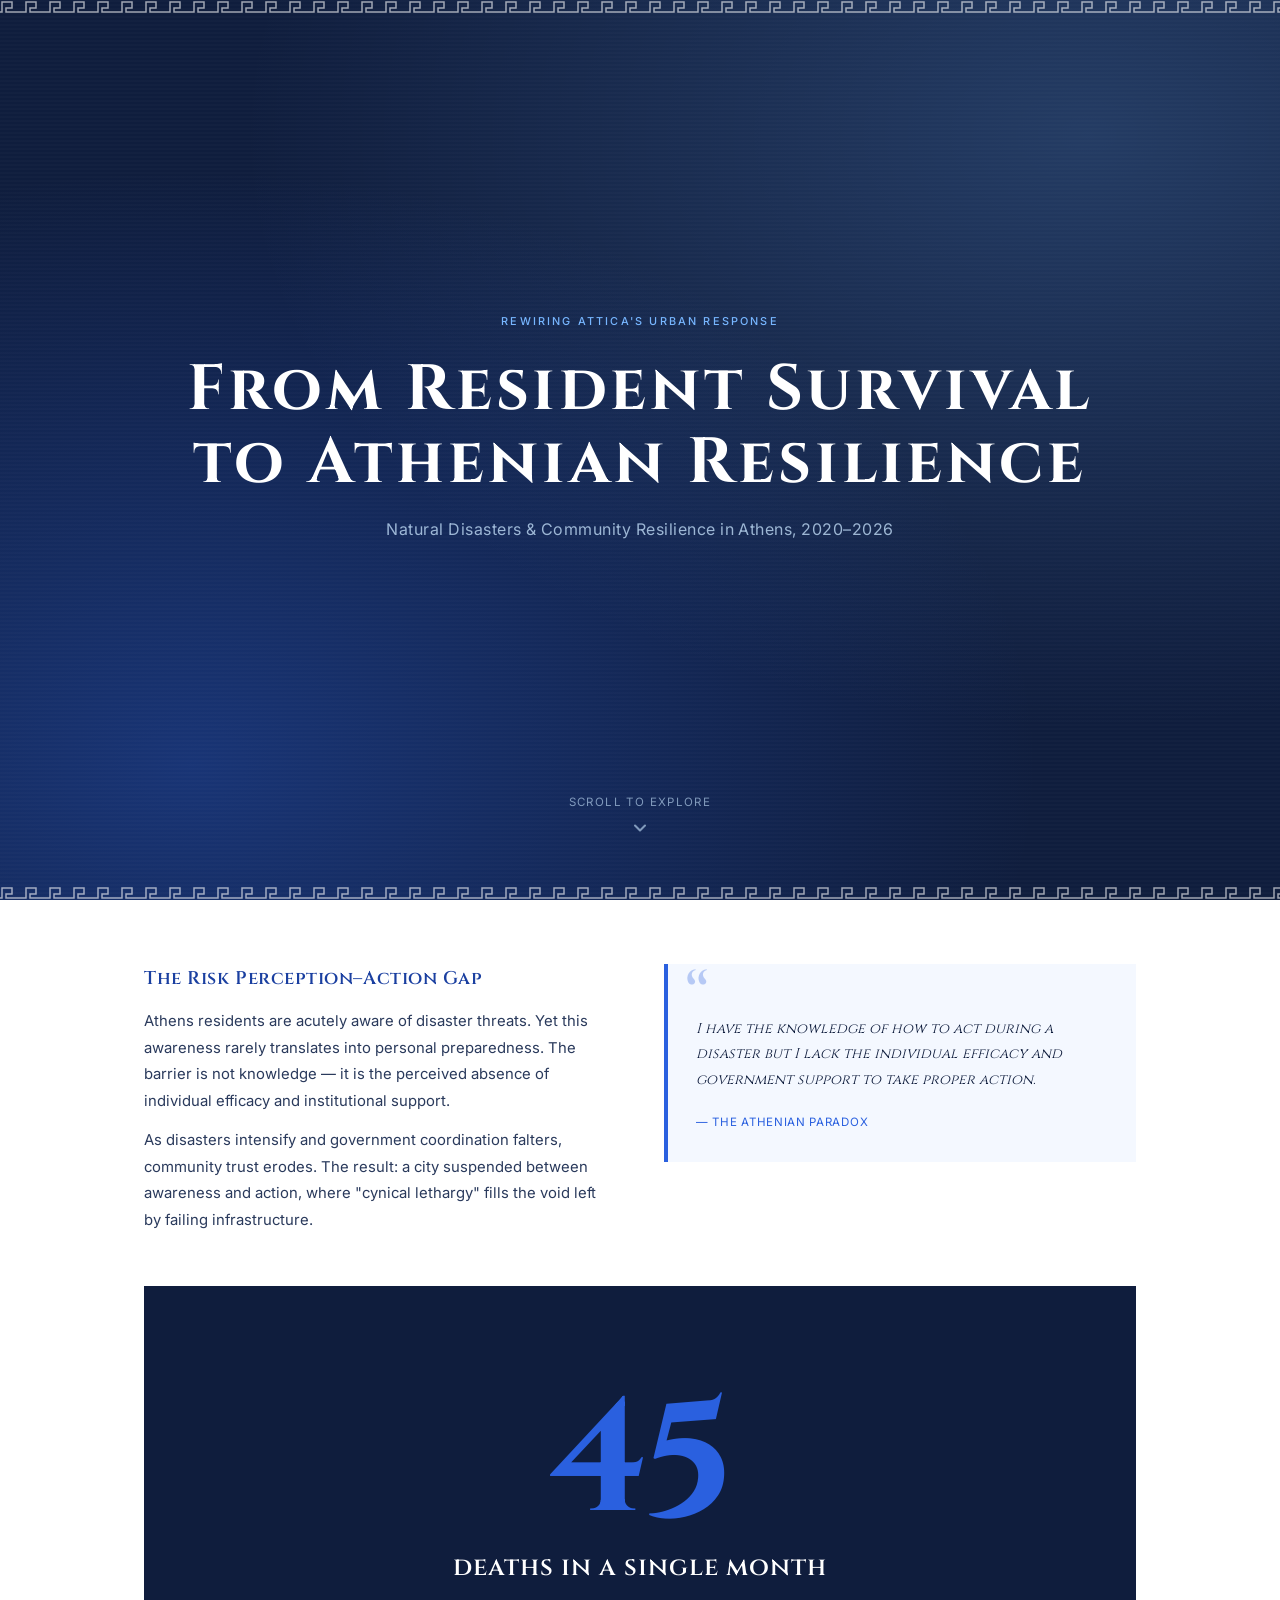
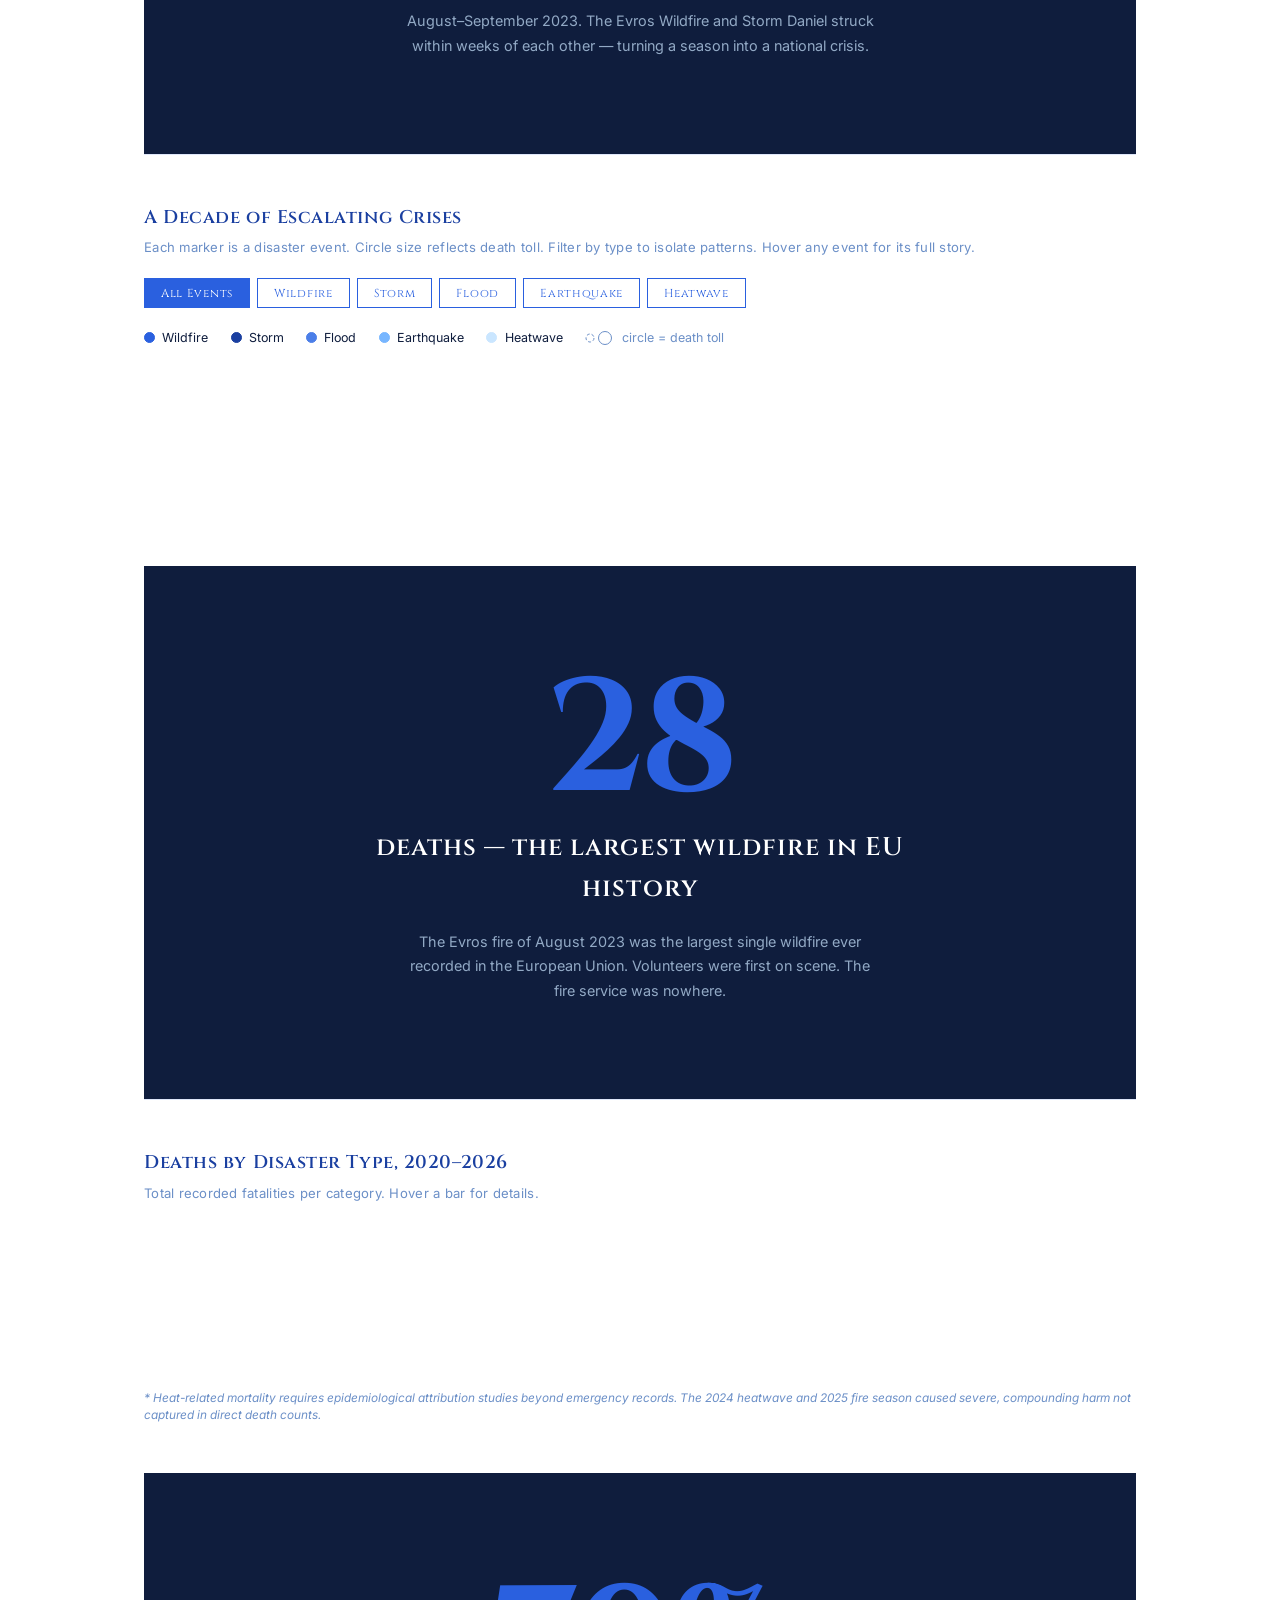
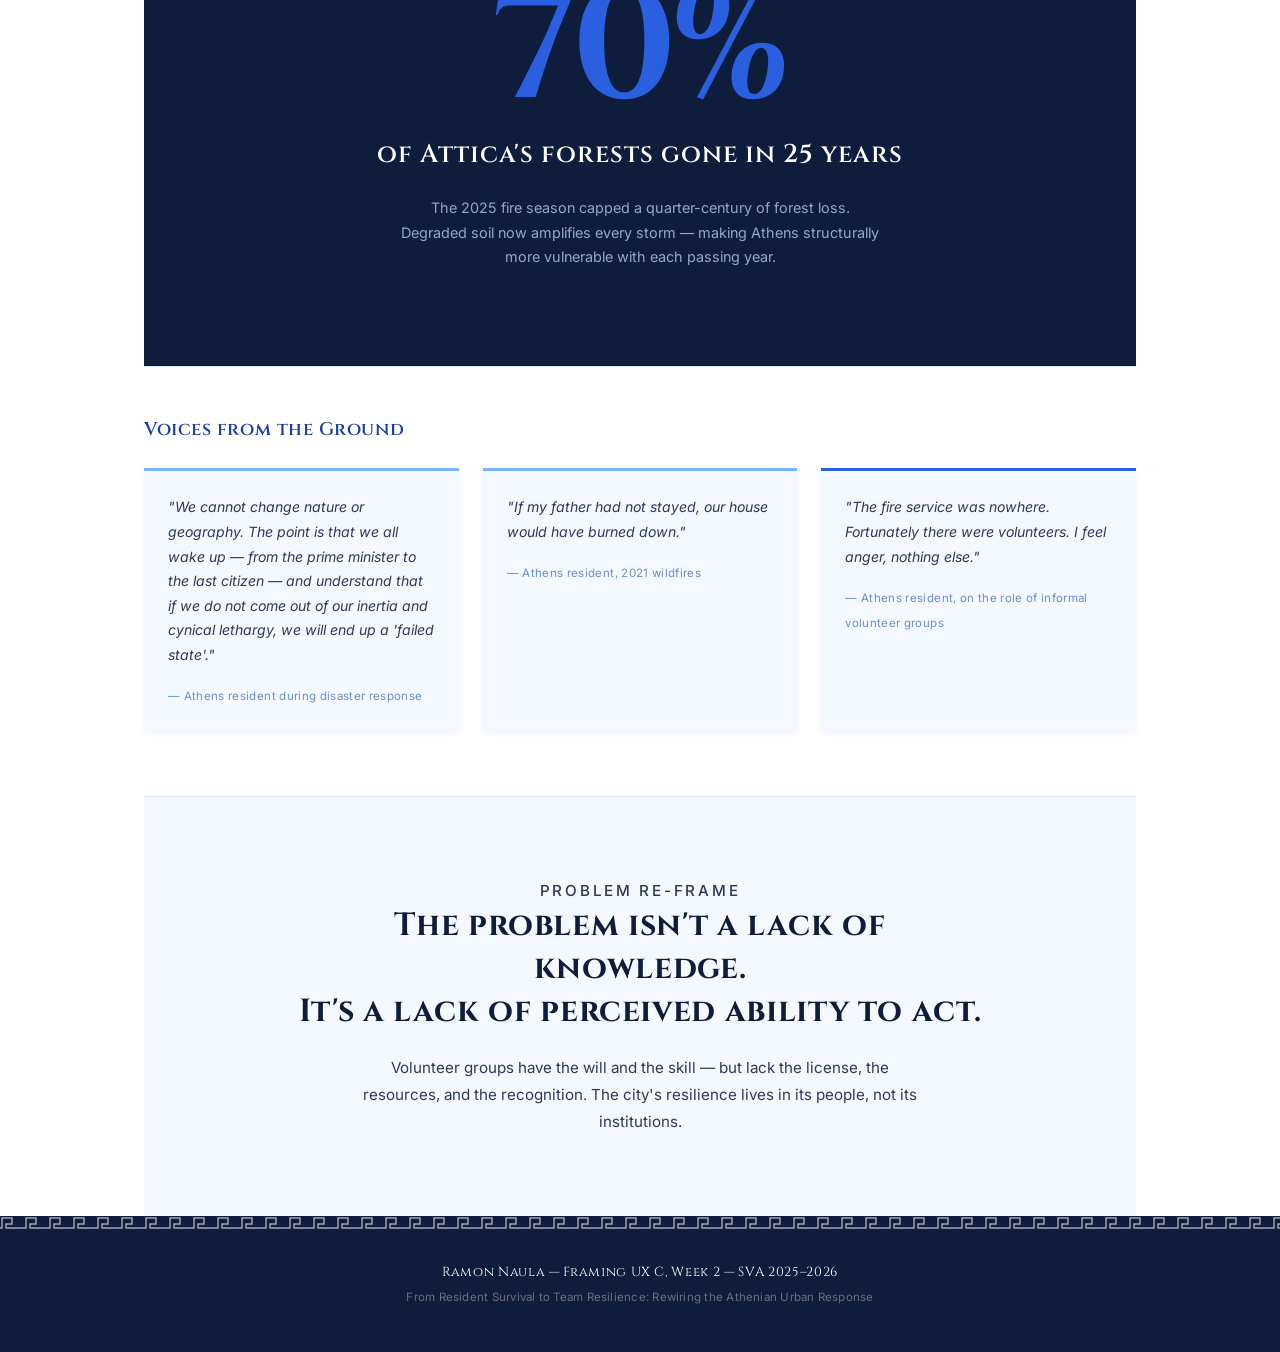
==== index.html @ a88ad368 "user flow and experience" ====
<!DOCTYPE html>
<html lang="en">
<head>
  <meta charset="UTF-8" />
  <meta name="viewport" content="width=device-width, initial-scale=1.0"/>
  <title>The Fracture Line — Athens Crisis &amp; Resilience</title>
  <link rel="preconnect" href="https://fonts.googleapis.com">
  <link rel="preconnect" href="https://fonts.gstatic.com" crossorigin>
  <link href="https://fonts.googleapis.com/css2?family=Cinzel:wght@400;600;700&family=Inter:ital,wght@0,400;0,500;1,400&display=swap" rel="stylesheet">
  <link rel="stylesheet" href="style.css" />
  <script src="https://d3js.org/d3.v7.min.js"></script>
</head>
<body>

  <!-- Scroll progress bar -->
  <div id="scroll-progress" aria-hidden="true"></div>

  <!-- Global tooltip -->
  <div id="tooltip" aria-hidden="true"></div>

  <!-- ======================================================
       HERO — full viewport
       ====================================================== -->
  <section class="hero" id="hero">
    <div class="meander-bar"></div>
    <div class="hero-inner">
      <p class="eyebrow">Rewiring Attica's Urban Response</p>
      <h1 class="page-title">From Resident Survival<br>to Athenian Resilience</h1>
      <p class="page-subtitle">Natural Disasters &amp; Community Resilience in Athens, 2020–2026</p>
    </div>
    <div class="scroll-cue" aria-hidden="true">
      <span>Scroll to explore</span>
      <svg width="20" height="20" viewBox="0 0 24 24" fill="none">
        <path d="M6 9l6 6 6-6" stroke="currentColor" stroke-width="2.5"
              stroke-linecap="round" stroke-linejoin="round"/>
      </svg>
    </div>
    <div class="meander-bar"></div>
  </section>

  <!-- ======================================================
       MAIN NARRATIVE FLOW
       ====================================================== -->
  <main>

    <!-- CONTEXT -------------------------------------------- -->
    <section class="context-section">
      <div class="context-grid">

        <div class="context-text reveal">
          <h2>The Risk Perception–Action Gap</h2>
          <p>Athens residents are acutely aware of disaster threats. Yet this awareness rarely translates into personal preparedness. The barrier is not knowledge — it is the perceived absence of individual efficacy and institutional support.</p>
          <p>As disasters intensify and government coordination falters, community trust erodes. The result: a city suspended between awareness and action, where "cynical lethargy" fills the void left by failing infrastructure.</p>
        </div>

        <blockquote class="paradox-quote reveal" style="transition-delay:0.15s">
          <p>I have the knowledge of how to act during a disaster but I lack the individual efficacy and government support to take proper action.</p>
          <cite>— The Athenian Paradox</cite>
        </blockquote>

      </div>
    </section>

    <!-- STAT CALLOUT 1 ------------------------------------- -->
    <section class="stat-callout">
      <div class="stat-inner reveal">
        <div class="stat-number">45</div>
        <div class="stat-label">deaths in a single month</div>
        <div class="stat-context">August–September 2023. The Evros Wildfire and Storm Daniel struck within weeks of each other — turning a season into a national crisis.</div>
      </div>
    </section>

    <!-- TIMELINE CHART ------------------------------------- -->
    <section class="chart-section" id="section-timeline">
      <div class="section-header reveal">
        <h2>A Decade of Escalating Crises</h2>
        <p class="chart-desc">Each marker is a disaster event. Circle size reflects death toll. Filter by type to isolate patterns. Hover any event for its full story.</p>
      </div>

      <div class="filter-tabs reveal" style="transition-delay:0.1s"
           role="group" aria-label="Filter by disaster type">
        <button class="tab active" data-filter="all">All Events</button>
        <button class="tab" data-filter="Wildfire">Wildfire</button>
        <button class="tab" data-filter="Storm">Storm</button>
        <button class="tab" data-filter="Flood">Flood</button>
        <button class="tab" data-filter="Earthquake">Earthquake</button>
        <button class="tab" data-filter="Heatwave">Heatwave</button>
      </div>

      <div class="legend reveal" id="timeline-legend" style="transition-delay:0.2s"></div>

      <div class="chart-wrapper reveal" style="transition-delay:0.25s">
        <svg id="timeline-chart"></svg>
      </div>
    </section>

    <!-- STAT CALLOUT 2 ------------------------------------- -->
    <section class="stat-callout">
      <div class="stat-inner reveal">
        <div class="stat-number">28</div>
        <div class="stat-label">deaths — the largest wildfire in EU history</div>
        <div class="stat-context">The Evros fire of August 2023 was the largest single wildfire ever recorded in the European Union. Volunteers were first on scene. The fire service was nowhere.</div>
      </div>
    </section>

    <!-- BAR CHART ------------------------------------------ -->
    <section class="chart-section">
      <div class="section-header reveal">
        <h2>Deaths by Disaster Type, 2020–2026</h2>
        <p class="chart-desc">Total recorded fatalities per category. Hover a bar for details.</p>
      </div>
      <div class="chart-wrapper reveal" style="transition-delay:0.1s">
        <svg id="bar-chart"></svg>
      </div>
      <p class="chart-footnote reveal" style="transition-delay:0.2s">
        * Heat-related mortality requires epidemiological attribution studies beyond emergency records. The 2024 heatwave and 2025 fire season caused severe, compounding harm not captured in direct death counts.
      </p>
    </section>

    <!-- STAT CALLOUT 3 ------------------------------------- -->
    <section class="stat-callout">
      <div class="stat-inner reveal">
        <div class="stat-number">70%</div>
        <div class="stat-label">of Attica's forests gone in 25 years</div>
        <div class="stat-context">The 2025 fire season capped a quarter-century of forest loss. Degraded soil now amplifies every storm — making Athens structurally more vulnerable with each passing year.</div>
      </div>
    </section>

    <!-- VOICES -------------------------------------------- -->
    <section class="voices-section">
      <h2 class="reveal">Voices from the Ground</h2>
      <div class="quotes-grid">

        <div class="quote-card reveal">
          <p>"We cannot change nature or geography. The point is that we all wake up — from the prime minister to the last citizen — and understand that if we do not come out of our inertia and cynical lethargy, we will end up a 'failed state'."</p>
          <cite>— Athens resident during disaster response</cite>
        </div>

        <div class="quote-card reveal" style="transition-delay:0.12s">
          <p>"If my father had not stayed, our house would have burned down."</p>
          <cite>— Athens resident, 2021 wildfires</cite>
        </div>

        <div class="quote-card accent reveal" style="transition-delay:0.24s">
          <p>"The fire service was nowhere. Fortunately there were volunteers. I feel anger, nothing else."</p>
          <cite>— Athens resident, on the role of informal volunteer groups</cite>
        </div>

      </div>
    </section>

    <!-- CLOSING REFRAME ------------------------------------ -->
    <section class="reframe-section">
      <div class="reframe-inner reveal">
        <p class="reframe-label">Problem Re-Frame</p>
        <h2>The problem isn't a lack of knowledge.<br>It's a lack of perceived ability to act.</h2>
        <p>Volunteer groups have the will and the skill — but lack the license, the resources, and the recognition. The city's resilience lives in its people, not its institutions.</p>
      </div>
    </section>

  </main>

  <!-- ======================================================
       FOOTER
       ====================================================== -->
  <footer>
    <div class="meander-bar"></div>
    <div class="footer-inner">
      <p>Ramon Naula &mdash; Framing UX C, Week 2 &mdash; SVA 2025–2026</p>
      <p class="footer-sub">From Resident Survival to Team Resilience: Rewiring the Athenian Urban Response</p>
    </div>
  </footer>

  <script src="main.js"></script>
</body>
</html>
---- style.css ----
/* ============================================================
   VARIABLES — Blue Monochromatic Palette
   ============================================================ */
:root {
  --cream:       #ffffff;
  --dark:        #0f1d3d;
  --terracotta:  #2a60df;
  --clay:        #1a3fa0;
  --gold:        #77b6ff;
  --muted:       #6b8fc7;
  --surface:     #f4f8ff;

  /* Disaster type palette — derived from the 3-color set */
  --col-wildfire:   #2a60df;
  --col-storm:      #1a3fa0;
  --col-flood:      #77b6ff;
  --col-earthquake: #4b7ee8;
  --col-heatwave:   #cae6ff;
}

/* ============================================================
   RESET & BASE
   ============================================================ */
*, *::before, *::after { box-sizing: border-box; margin: 0; padding: 0; }

body {
  font-family: 'Inter', system-ui, -apple-system, sans-serif;
  background: var(--cream);
  color: var(--dark);
  line-height: 1.6;
  font-size: 16px;
}

/* ============================================================
   MEANDER / GREEK KEY BORDER
   Repeating SVG path tiled horizontally
   ============================================================ */
.meander-bar {
  height: 14px;
  background-image: url("data:image/svg+xml,%3Csvg xmlns='http://www.w3.org/2000/svg' width='24' height='14'%3E%3Cpath d='M0,12 L2,12 L2,2 L12,2 L12,8 L6,8 L6,12 L24,12' fill='none' stroke='%23ffffff' stroke-width='1.5' stroke-linejoin='miter'/%3E%3C/svg%3E");
  background-repeat: repeat-x;
  background-size: 24px 14px;
  opacity: 0.6;
}

/* ============================================================
   PAGE HEADER
   ============================================================ */
body > header {
  background: var(--dark);
  color: var(--cream);
}

.header-inner {
  text-align: center;
  padding: 3rem 2rem 2.5rem;
}

.eyebrow {
  font-size: 0.68rem;
  font-weight: 500;
  letter-spacing: 0.2em;
  text-transform: uppercase;
  color: var(--gold);
  margin-bottom: 1.25rem;
}

.page-title {
  font-family: 'Cinzel', serif;
  font-size: clamp(2.2rem, 5vw, 3.8rem);
  font-weight: 700;
  letter-spacing: 0.07em;
  line-height: 1.1;
  color: var(--cream);
  margin-bottom: 0.75rem;
}

.page-subtitle {
  font-size: 0.95rem;
  color: rgba(245, 237, 214, 0.65);
  letter-spacing: 0.03em;
}

/* ============================================================
   MAIN LAYOUT
   ============================================================ */
main {
  max-width: 1040px;
  margin: 0 auto;
  padding: 0 1.5rem;
}

/* ============================================================
   CONTEXT / INTRO SECTION
   ============================================================ */
.context-section {
  padding: 4rem 0 2.5rem;
}

.context-grid {
  display: grid;
  grid-template-columns: 1fr 1fr;
  gap: 3rem;
  align-items: start;
}

@media (max-width: 680px) {
  .context-grid { grid-template-columns: 1fr; gap: 2rem; }
}

.context-text h2 {
  font-family: 'Cinzel', serif;
  font-size: 1.15rem;
  color: var(--clay);
  margin-bottom: 0.9rem;
  font-weight: 600;
  letter-spacing: 0.03em;
}

.context-text p {
  color: #2a3a5c;
  margin-bottom: 0.75rem;
  font-size: 0.93rem;
  line-height: 1.8;
}

.paradox-quote {
  background: var(--surface);
  color: var(--dark);
  padding: 2rem 1.75rem 1.75rem;
  border-left: 4px solid var(--terracotta);
  position: relative;
}

.paradox-quote::before {
  content: '\201C';
  font-family: 'Cinzel', serif;
  font-size: 5rem;
  color: var(--terracotta);
  line-height: 1;
  position: absolute;
  top: 0.25rem;
  left: 1rem;
  opacity: 0.3;
  pointer-events: none;
}

.paradox-quote p {
  font-family: 'Cinzel', serif;
  font-size: 0.88rem;
  line-height: 1.8;
  margin-bottom: 1rem;
  padding-top: 1.25rem;
  font-style: italic;
  color: var(--dark);
}

.paradox-quote cite {
  font-size: 0.72rem;
  color: var(--terracotta);
  letter-spacing: 0.06em;
  font-style: normal;
  text-transform: uppercase;
}

/* ============================================================
   CHART SECTIONS
   ============================================================ */
.chart-section {
  padding: 3rem 0;
  border-top: 1px solid rgba(42, 96, 223, 0.15);
}

.section-header {
  margin-bottom: 1.25rem;
}

.section-header h2 {
  font-family: 'Cinzel', serif;
  font-size: 1.15rem;
  color: var(--clay);
  font-weight: 600;
  letter-spacing: 0.03em;
  margin-bottom: 0.3rem;
}

.chart-desc {
  font-size: 0.82rem;
  color: var(--muted);
  letter-spacing: 0.02em;
}

.chart-wrapper {
  width: 100%;
  overflow-x: auto;
  -webkit-overflow-scrolling: touch;
}

.chart-wrapper svg {
  display: block;
  overflow: visible;
}

.chart-footnote {
  font-size: 0.74rem;
  color: var(--muted);
  margin-top: 1rem;
  font-style: italic;
  line-height: 1.5;
}

/* ============================================================
   LEGEND
   ============================================================ */
.legend {
  display: flex;
  flex-wrap: wrap;
  gap: 0.6rem 1.4rem;
  margin-bottom: 1.25rem;
}

.legend-item {
  display: flex;
  align-items: center;
  gap: 0.45rem;
  font-size: 0.78rem;
  color: var(--dark);
}

.legend-dot {
  width: 11px;
  height: 11px;
  border-radius: 50%;
  flex-shrink: 0;
}

/* ============================================================
   TOOLTIP
   ============================================================ */
#tooltip {
  position: fixed;
  background: var(--dark);
  color: #ffffff;
  padding: 0.8rem 1rem;
  font-size: 0.8rem;
  line-height: 1.55;
  max-width: 270px;
  border-left: 3px solid var(--terracotta);
  pointer-events: none;
  opacity: 0;
  transition: opacity 0.12s ease;
  z-index: 1000;
  box-shadow: 0 4px 20px rgba(15, 29, 61, 0.25);
}

#tooltip.visible { opacity: 1; }

.tt-title {
  font-family: 'Cinzel', serif;
  font-size: 0.88rem;
  font-weight: 600;
  color: #ffffff;
  margin-bottom: 0.15rem;
}

.tt-meta {
  font-size: 0.72rem;
  color: var(--gold);
  letter-spacing: 0.04em;
  margin-bottom: 0.5rem;
  text-transform: uppercase;
}

.tt-desc {
  color: rgba(202, 230, 255, 0.85);
  font-size: 0.78rem;
  margin-bottom: 0.5rem;
}

.tt-deaths {
  font-weight: 600;
  font-size: 0.8rem;
  color: #77b6ff;
}

.tt-deaths.no-count {
  color: #cae6ff;
}

/* ============================================================
   VOICES / QUOTES SECTION
   ============================================================ */
.voices-section {
  padding: 3rem 0 4rem;
  border-top: 1px solid rgba(42, 96, 223, 0.15);
}

.voices-section > h2 {
  font-family: 'Cinzel', serif;
  font-size: 1.15rem;
  color: var(--clay);
  margin-bottom: 1.5rem;
  font-weight: 600;
  letter-spacing: 0.03em;
}

.quotes-grid {
  display: grid;
  grid-template-columns: repeat(auto-fit, minmax(260px, 1fr));
  gap: 1.5rem;
}

.quote-card {
  background: var(--surface);
  border-top: 3px solid var(--gold);
  padding: 1.5rem;
  box-shadow: 0 1px 6px rgba(42, 96, 223, 0.08);
  transition: transform 0.2s ease, box-shadow 0.2s ease;
}

.quote-card:hover {
  transform: translateY(-2px);
  box-shadow: 0 4px 16px rgba(42, 96, 223, 0.15);
}

.quote-card.accent {
  border-top-color: var(--terracotta);
}

.quote-card p {
  font-size: 0.88rem;
  font-style: italic;
  color: #2a3a5c;
  line-height: 1.75;
  margin-bottom: 0.9rem;
}

.quote-card cite {
  font-size: 0.72rem;
  color: var(--muted);
  font-style: normal;
  letter-spacing: 0.03em;
}

/* ============================================================
   FOOTER
   ============================================================ */
body > footer {
  background: var(--dark);
  color: var(--cream);
  text-align: center;
}

.footer-inner {
  padding: 2rem 2rem 2.5rem;
}

.footer-inner p {
  font-family: 'Cinzel', serif;
  font-size: 0.82rem;
  letter-spacing: 0.05em;
  color: var(--cream);
  margin-bottom: 0.35rem;
}

.footer-sub {
  font-family: 'Inter', sans-serif !important;
  font-size: 0.72rem !important;
  color: rgba(245, 237, 214, 0.4) !important;
  letter-spacing: 0.02em !important;
}

/* ============================================================
   D3 AXIS & GRID
   ============================================================ */
.axis text {
  font-family: 'Inter', sans-serif;
  font-size: 11px;
  fill: var(--muted);
}

.axis path,
.axis line {
  stroke: rgba(42, 96, 223, 0.15);
}

.axis .domain { display: none; }

.grid line {
  stroke: rgba(42, 96, 223, 0.07);
  stroke-dasharray: 3 3;
}

.grid .domain { display: none; }

/* ============================================================
   SCROLL PROGRESS BAR
   ============================================================ */
#scroll-progress {
  position: fixed;
  top: 0;
  left: 0;
  height: 3px;
  width: 0%;
  background: var(--terracotta);
  z-index: 9999;
  transition: width 0.08s linear;
}

/* ============================================================
   SCROLL REVEAL
   Elements start hidden and animate in when they enter viewport
   ============================================================ */
.reveal {
  opacity: 0;
  transform: translateY(28px);
  transition: opacity 0.65s ease, transform 0.65s ease;
}

.reveal.revealed {
  opacity: 1;
  transform: translateY(0);
}

/* ============================================================
   HERO SECTION
   ============================================================ */
.hero {
  min-height: 100vh;
  display: flex;
  flex-direction: column;
  justify-content: space-between;
  background:
    radial-gradient(ellipse at 15% 85%, rgba(42, 96, 223, 0.35) 0%, transparent 55%),
    radial-gradient(ellipse at 85% 15%, rgba(119, 182, 255, 0.2) 0%, transparent 55%),
    var(--dark);
  color: #ffffff;
  position: relative;
  overflow: hidden;
}

/* Subtle animated noise overlay */
.hero::before {
  content: '';
  position: absolute;
  inset: 0;
  background-image:
    repeating-linear-gradient(
      0deg,
      transparent,
      transparent 2px,
      rgba(255,255,255,0.015) 2px,
      rgba(255,255,255,0.015) 4px
    );
  pointer-events: none;
}

.hero-inner {
  flex: 1;
  display: flex;
  flex-direction: column;
  justify-content: center;
  align-items: center;
  text-align: center;
  padding: 6rem 2rem 3rem;
  animation: heroEnter 1s ease 0.2s both;
}

@keyframes heroEnter {
  from { opacity: 0; transform: translateY(24px); }
  to   { opacity: 1; transform: translateY(0); }
}

.hero .eyebrow {
  color: var(--gold);
  margin-bottom: 1.5rem;
  animation: heroEnter 1s ease 0.3s both;
}

.hero .page-title {
  font-family: 'Cinzel', serif;
  font-size: clamp(2rem, 5.5vw, 4rem);
  font-weight: 700;
  letter-spacing: 0.06em;
  line-height: 1.15;
  color: #ffffff;
  margin-bottom: 1rem;
  animation: heroEnter 1s ease 0.45s both;
}

.hero .page-subtitle {
  font-size: 1rem;
  color: rgba(202, 230, 255, 0.75);
  letter-spacing: 0.03em;
  line-height: 1.6;
  animation: heroEnter 1s ease 0.6s both;
}

.scroll-cue {
  display: flex;
  flex-direction: column;
  align-items: center;
  gap: 0.4rem;
  padding-bottom: 3rem;
  color: rgba(202, 230, 255, 0.6);
  font-size: 0.72rem;
  letter-spacing: 0.12em;
  text-transform: uppercase;
  animation: heroEnter 1s ease 1s both;
}

.scroll-cue svg {
  animation: scrollBounce 2s ease-in-out infinite;
}

@keyframes scrollBounce {
  0%, 100% { transform: translateY(0); }
  50%       { transform: translateY(6px); }
}

/* ============================================================
   STAT CALLOUT SECTIONS
   Full-width dark panels with a single dominant number
   ============================================================ */
.stat-callout {
  background: var(--dark);
  color: #ffffff;
  padding: 6rem 2rem;
  text-align: center;
}

.stat-inner {
  max-width: 640px;
  margin: 0 auto;
}

.stat-number {
  font-family: 'Cinzel', serif;
  font-size: clamp(5rem, 18vw, 10rem);
  font-weight: 700;
  color: var(--terracotta);
  line-height: 1;
  margin-bottom: 0.4rem;
  letter-spacing: -0.02em;
}

.stat-label {
  font-family: 'Cinzel', serif;
  font-size: clamp(1rem, 3vw, 1.6rem);
  font-weight: 600;
  color: #ffffff;
  letter-spacing: 0.04em;
  margin-bottom: 1.25rem;
}

.stat-context {
  font-size: 0.9rem;
  color: rgba(202, 230, 255, 0.7);
  line-height: 1.7;
  max-width: 480px;
  margin: 0 auto;
}

/* ============================================================
   FILTER TABS
   ============================================================ */
.filter-tabs {
  display: flex;
  flex-wrap: wrap;
  gap: 0.45rem;
  margin-bottom: 1.25rem;
}

.tab {
  padding: 0.38rem 1rem;
  font-family: 'Cinzel', serif;
  font-size: 0.72rem;
  letter-spacing: 0.06em;
  border: 1.5px solid var(--terracotta);
  background: transparent;
  color: var(--terracotta);
  cursor: pointer;
  transition: background 0.18s ease, color 0.18s ease;
  border-radius: 0;        /* flat, classical feel */
}

.tab:hover {
  background: rgba(42, 96, 223, 0.08);
}

.tab.active {
  background: var(--terracotta);
  color: #ffffff;
}

/* ============================================================
   CLOSING REFRAME SECTION
   ============================================================ */
.reframe-section {
  background: var(--surface);
  padding: 5rem 2rem;
  border-top: 1px solid rgba(42, 96, 223, 0.12);
}

.reframe-inner {
  max-width: 700px;
  margin: 0 auto;
  text-align: center;
}

.reframe-label {
  font-size: 0.7rem;
  font-weight: 500;
  letter-spacing: 0.18em;
  text-transform: uppercase;
  color: var(--terracotta);
  margin-bottom: 1.25rem;
}

.reframe-inner h2 {
  font-family: 'Cinzel', serif;
  font-size: clamp(1.3rem, 3vw, 2rem);
  font-weight: 700;
  color: var(--dark);
  line-height: 1.35;
  margin-bottom: 1.25rem;
  letter-spacing: 0.02em;
}

.reframe-inner p {
  font-size: 0.95rem;
  color: #2a3a5c;
  line-height: 1.8;
  max-width: 560px;
  margin: 0 auto;
}

/* ============================================================
   RESPONSIVE
   ============================================================ */
@media (max-width: 520px) {
  main { padding: 0 1rem; }
  .voices-section { padding-bottom: 2.5rem; }
  .stat-callout { padding: 4rem 1.5rem; }
  .filter-tabs { gap: 0.35rem; }
  .tab { font-size: 0.65rem; padding: 0.35rem 0.75rem; }
}
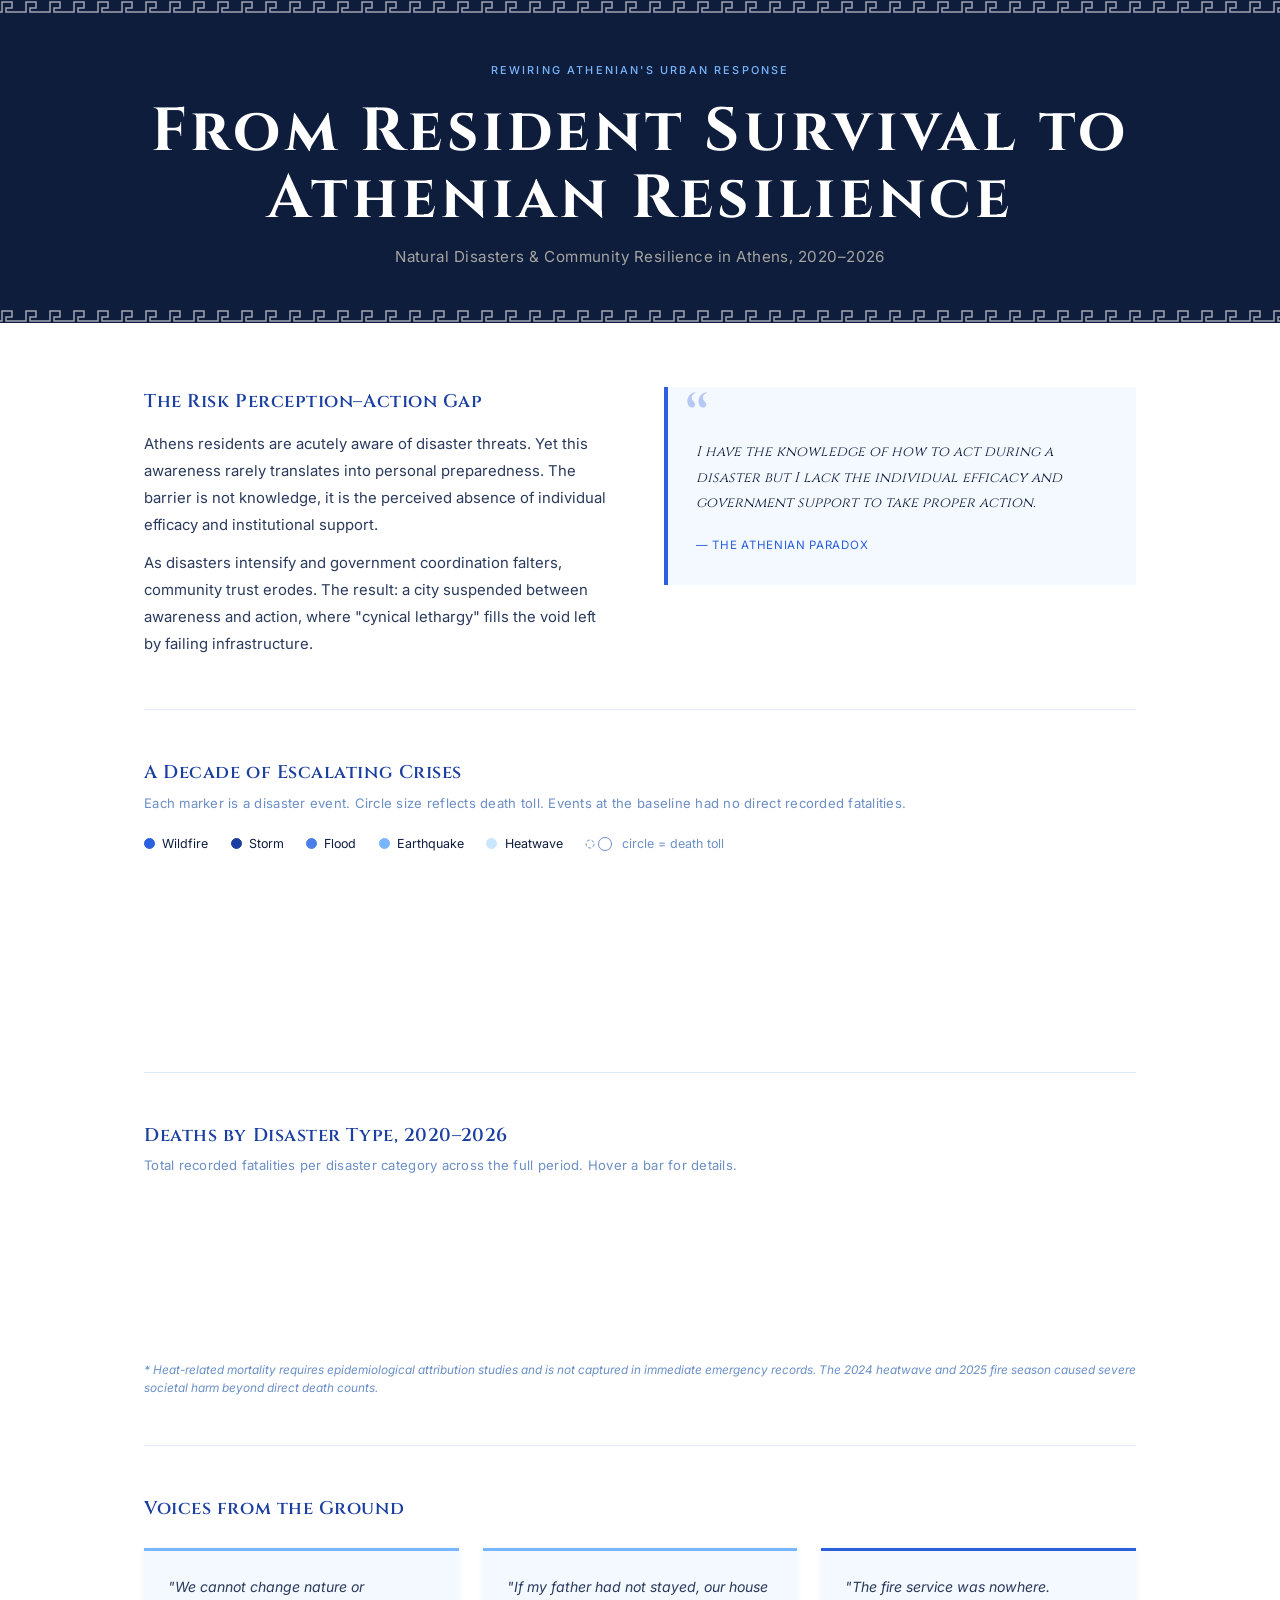
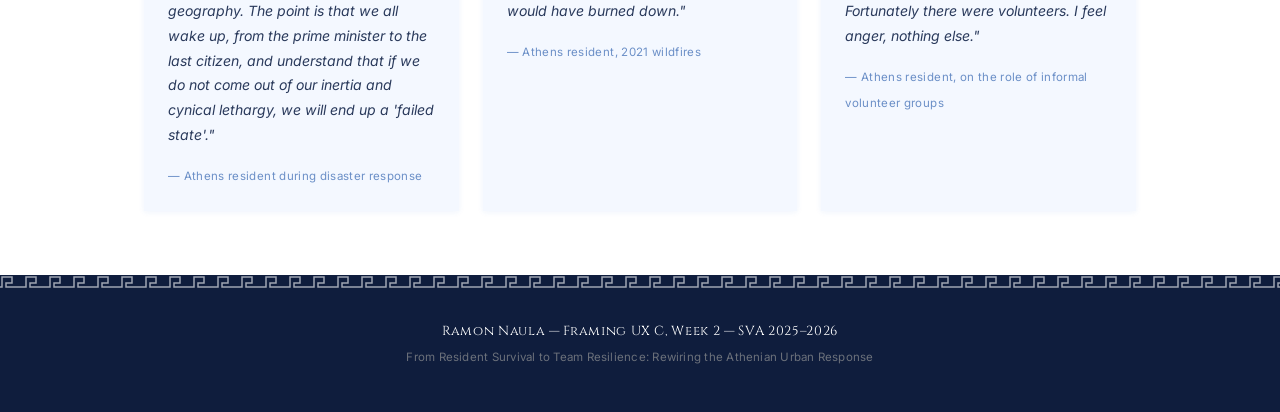
==== commit 16fc5de9: "fixed typo in html" ====
--- a/index.html
+++ b/index.html
@@ -12,48 +12,38 @@
 </head>
 <body>
 
-  <!-- Scroll progress bar -->
-  <div id="scroll-progress" aria-hidden="true"></div>
-
-  <!-- Global tooltip -->
+  <!-- Global tooltip (positioned by JS) -->
   <div id="tooltip" aria-hidden="true"></div>
 
   <!-- ======================================================
-       HERO — full viewport
+       PAGE HEADER
        ====================================================== -->
-  <section class="hero" id="hero">
+  <header>
     <div class="meander-bar"></div>
-    <div class="hero-inner">
-      <p class="eyebrow">Rewiring Attica's Urban Response</p>
-      <h1 class="page-title">From Resident Survival<br>to Athenian Resilience</h1>
+    <div class="header-inner">
+      <p class="eyebrow">Rewiring Athenian's Urban Response</p>
+      <h1 class="page-title">From Resident Survival to Athenian Resilience</h1>
       <p class="page-subtitle">Natural Disasters &amp; Community Resilience in Athens, 2020–2026</p>
     </div>
-    <div class="scroll-cue" aria-hidden="true">
-      <span>Scroll to explore</span>
-      <svg width="20" height="20" viewBox="0 0 24 24" fill="none">
-        <path d="M6 9l6 6 6-6" stroke="currentColor" stroke-width="2.5"
-              stroke-linecap="round" stroke-linejoin="round"/>
-      </svg>
-    </div>
     <div class="meander-bar"></div>
-  </section>
+  </header>
 
   <!-- ======================================================
-       MAIN NARRATIVE FLOW
+       MAIN CONTENT
        ====================================================== -->
   <main>
 
-    <!-- CONTEXT -------------------------------------------- -->
+    <!-- CONTEXT / INTRO ------------------------------------ -->
     <section class="context-section">
       <div class="context-grid">
 
-        <div class="context-text reveal">
+        <div class="context-text">
           <h2>The Risk Perception–Action Gap</h2>
-          <p>Athens residents are acutely aware of disaster threats. Yet this awareness rarely translates into personal preparedness. The barrier is not knowledge — it is the perceived absence of individual efficacy and institutional support.</p>
+          <p>Athens residents are acutely aware of disaster threats. Yet this awareness rarely translates into personal preparedness. The barrier is not knowledge, it is the perceived absence of individual efficacy and institutional support.</p>
           <p>As disasters intensify and government coordination falters, community trust erodes. The result: a city suspended between awareness and action, where "cynical lethargy" fills the void left by failing infrastructure.</p>
         </div>
 
-        <blockquote class="paradox-quote reveal" style="transition-delay:0.15s">
+        <blockquote class="paradox-quote">
           <p>I have the knowledge of how to act during a disaster but I lack the individual efficacy and government support to take proper action.</p>
           <cite>— The Athenian Paradox</cite>
         </blockquote>
@@ -61,100 +51,50 @@
       </div>
     </section>
 
-    <!-- STAT CALLOUT 1 ------------------------------------- -->
-    <section class="stat-callout">
-      <div class="stat-inner reveal">
-        <div class="stat-number">45</div>
-        <div class="stat-label">deaths in a single month</div>
-        <div class="stat-context">August–September 2023. The Evros Wildfire and Storm Daniel struck within weeks of each other — turning a season into a national crisis.</div>
+    <!-- TIMELINE CHART ------------------------------------- -->
+    <section class="chart-section">
+      <div class="section-header">
+        <h2>A Decade of Escalating Crises</h2>
+        <p class="chart-desc">Each marker is a disaster event. Circle size reflects death toll. Events at the baseline had no direct recorded fatalities.</p>
       </div>
-    </section>
-
-    <!-- TIMELINE CHART ------------------------------------- -->
-    <section class="chart-section" id="section-timeline">
-      <div class="section-header reveal">
-        <h2>A Decade of Escalating Crises</h2>
-        <p class="chart-desc">Each marker is a disaster event. Circle size reflects death toll. Filter by type to isolate patterns. Hover any event for its full story.</p>
-      </div>
-
-      <div class="filter-tabs reveal" style="transition-delay:0.1s"
-           role="group" aria-label="Filter by disaster type">
-        <button class="tab active" data-filter="all">All Events</button>
-        <button class="tab" data-filter="Wildfire">Wildfire</button>
-        <button class="tab" data-filter="Storm">Storm</button>
-        <button class="tab" data-filter="Flood">Flood</button>
-        <button class="tab" data-filter="Earthquake">Earthquake</button>
-        <button class="tab" data-filter="Heatwave">Heatwave</button>
-      </div>
-
-      <div class="legend reveal" id="timeline-legend" style="transition-delay:0.2s"></div>
-
-      <div class="chart-wrapper reveal" style="transition-delay:0.25s">
+      <div class="legend" id="timeline-legend"></div>
+      <div class="chart-wrapper">
         <svg id="timeline-chart"></svg>
-      </div>
-    </section>
-
-    <!-- STAT CALLOUT 2 ------------------------------------- -->
-    <section class="stat-callout">
-      <div class="stat-inner reveal">
-        <div class="stat-number">28</div>
-        <div class="stat-label">deaths — the largest wildfire in EU history</div>
-        <div class="stat-context">The Evros fire of August 2023 was the largest single wildfire ever recorded in the European Union. Volunteers were first on scene. The fire service was nowhere.</div>
       </div>
     </section>
 
     <!-- BAR CHART ------------------------------------------ -->
     <section class="chart-section">
-      <div class="section-header reveal">
+      <div class="section-header">
         <h2>Deaths by Disaster Type, 2020–2026</h2>
-        <p class="chart-desc">Total recorded fatalities per category. Hover a bar for details.</p>
+        <p class="chart-desc">Total recorded fatalities per disaster category across the full period. Hover a bar for details.</p>
       </div>
-      <div class="chart-wrapper reveal" style="transition-delay:0.1s">
+      <div class="chart-wrapper">
         <svg id="bar-chart"></svg>
       </div>
-      <p class="chart-footnote reveal" style="transition-delay:0.2s">
-        * Heat-related mortality requires epidemiological attribution studies beyond emergency records. The 2024 heatwave and 2025 fire season caused severe, compounding harm not captured in direct death counts.
-      </p>
+      <p class="chart-footnote">* Heat-related mortality requires epidemiological attribution studies and is not captured in immediate emergency records. The 2024 heatwave and 2025 fire season caused severe societal harm beyond direct death counts.</p>
     </section>
 
-    <!-- STAT CALLOUT 3 ------------------------------------- -->
-    <section class="stat-callout">
-      <div class="stat-inner reveal">
-        <div class="stat-number">70%</div>
-        <div class="stat-label">of Attica's forests gone in 25 years</div>
-        <div class="stat-context">The 2025 fire season capped a quarter-century of forest loss. Degraded soil now amplifies every storm — making Athens structurally more vulnerable with each passing year.</div>
-      </div>
-    </section>
-
-    <!-- VOICES -------------------------------------------- -->
+    <!-- VOICES FROM THE GROUND ----------------------------- -->
     <section class="voices-section">
-      <h2 class="reveal">Voices from the Ground</h2>
+      <h2>Voices from the Ground</h2>
       <div class="quotes-grid">
 
-        <div class="quote-card reveal">
-          <p>"We cannot change nature or geography. The point is that we all wake up — from the prime minister to the last citizen — and understand that if we do not come out of our inertia and cynical lethargy, we will end up a 'failed state'."</p>
+        <div class="quote-card">
+          <p>"We cannot change nature or geography. The point is that we all wake up, from the prime minister to the last citizen, and understand that if we do not come out of our inertia and cynical lethargy, we will end up a 'failed state'."</p>
           <cite>— Athens resident during disaster response</cite>
         </div>
 
-        <div class="quote-card reveal" style="transition-delay:0.12s">
+        <div class="quote-card">
           <p>"If my father had not stayed, our house would have burned down."</p>
           <cite>— Athens resident, 2021 wildfires</cite>
         </div>
 
-        <div class="quote-card accent reveal" style="transition-delay:0.24s">
+        <div class="quote-card accent">
           <p>"The fire service was nowhere. Fortunately there were volunteers. I feel anger, nothing else."</p>
           <cite>— Athens resident, on the role of informal volunteer groups</cite>
         </div>
 
-      </div>
-    </section>
-
-    <!-- CLOSING REFRAME ------------------------------------ -->
-    <section class="reframe-section">
-      <div class="reframe-inner reveal">
-        <p class="reframe-label">Problem Re-Frame</p>
-        <h2>The problem isn't a lack of knowledge.<br>It's a lack of perceived ability to act.</h2>
-        <p>Volunteer groups have the will and the skill — but lack the license, the resources, and the recognition. The city's resilience lives in its people, not its institutions.</p>
       </div>
     </section>
 
@@ -172,5 +112,6 @@
   </footer>
 
   <script src="main.js"></script>
+
 </body>
 </html>
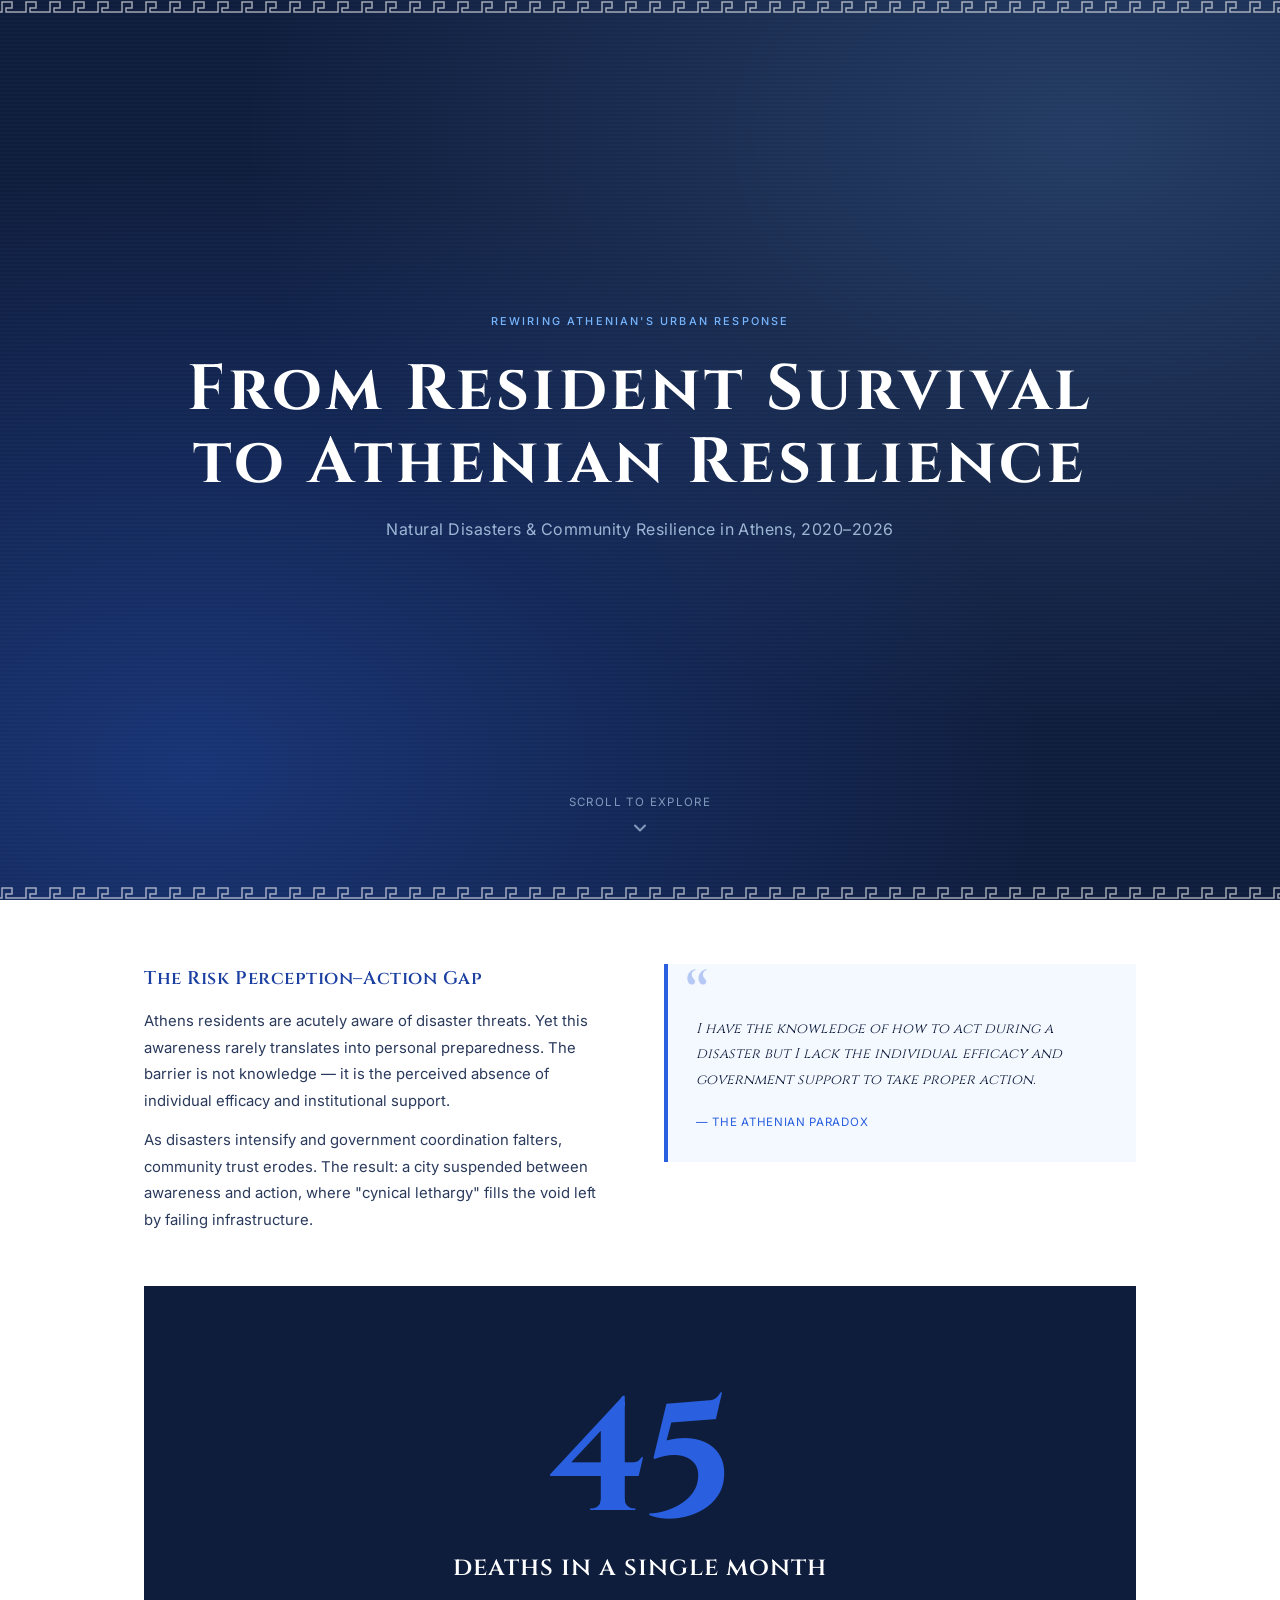
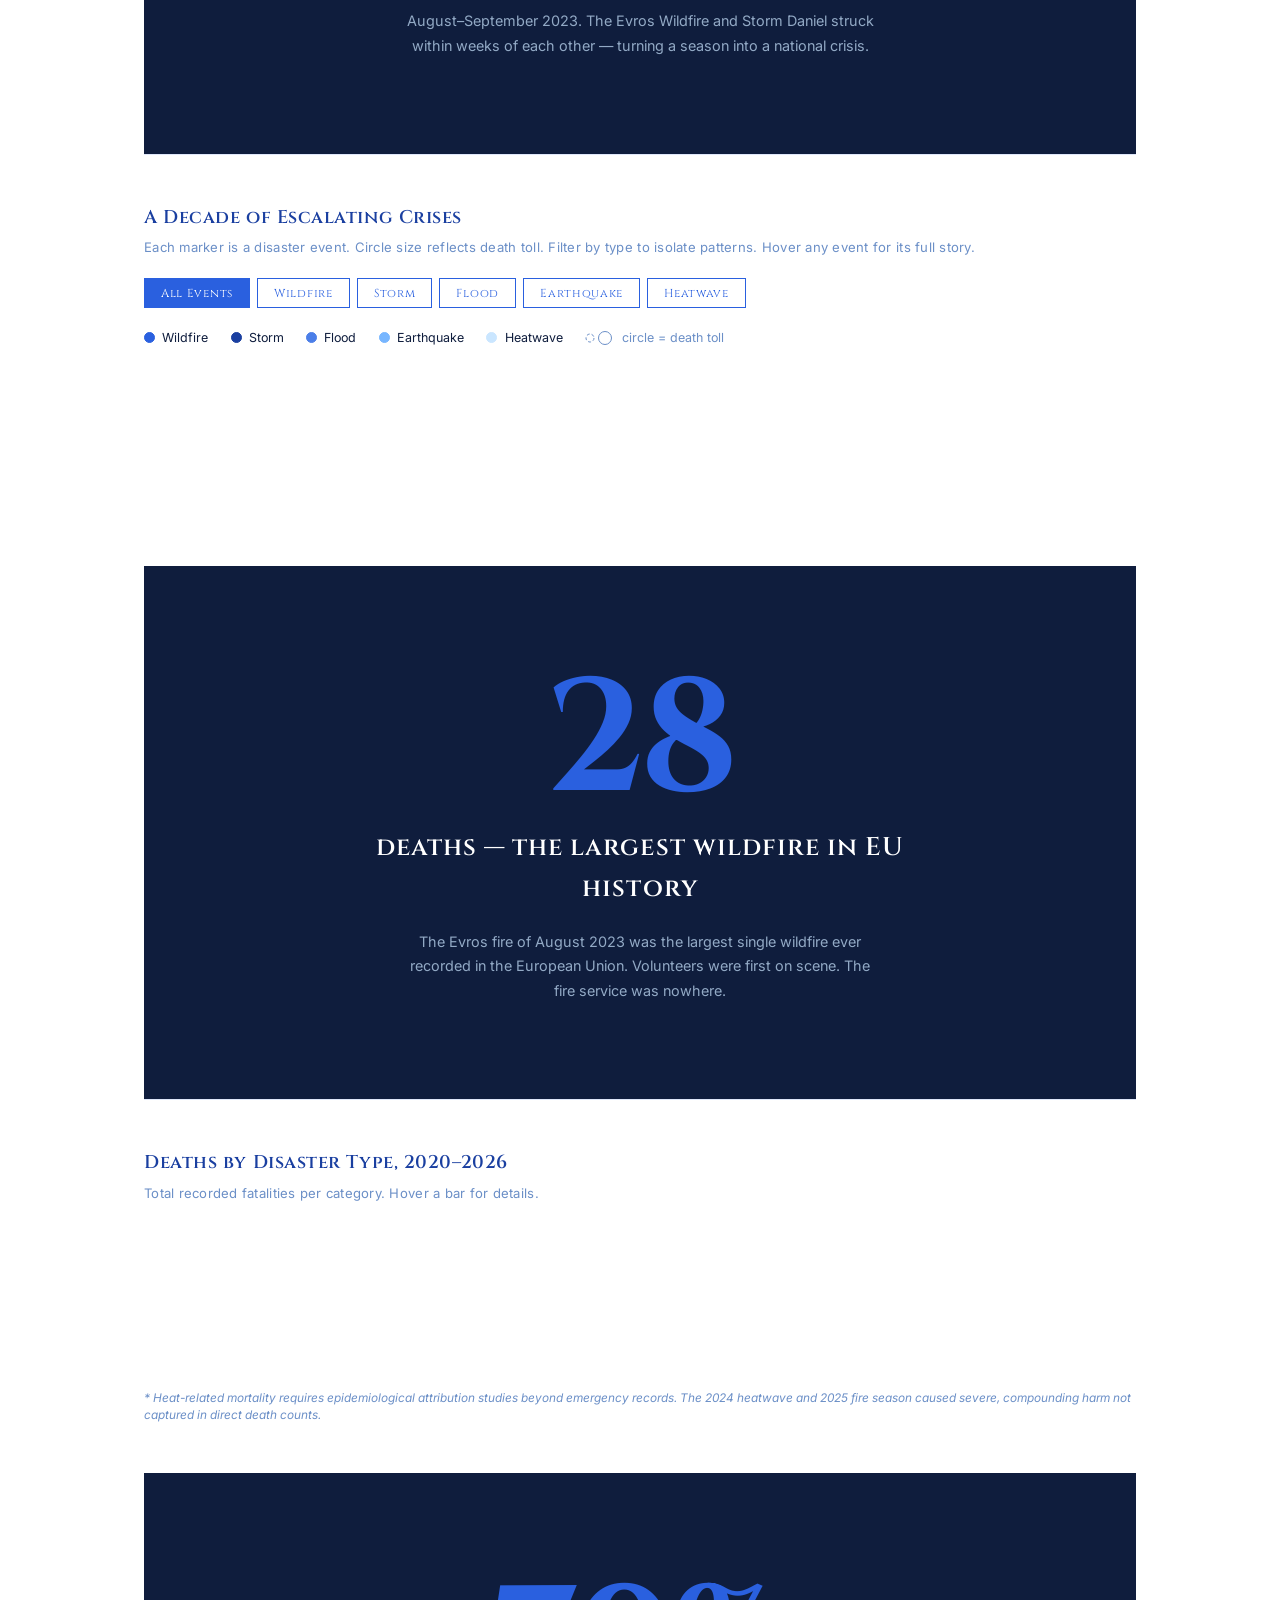
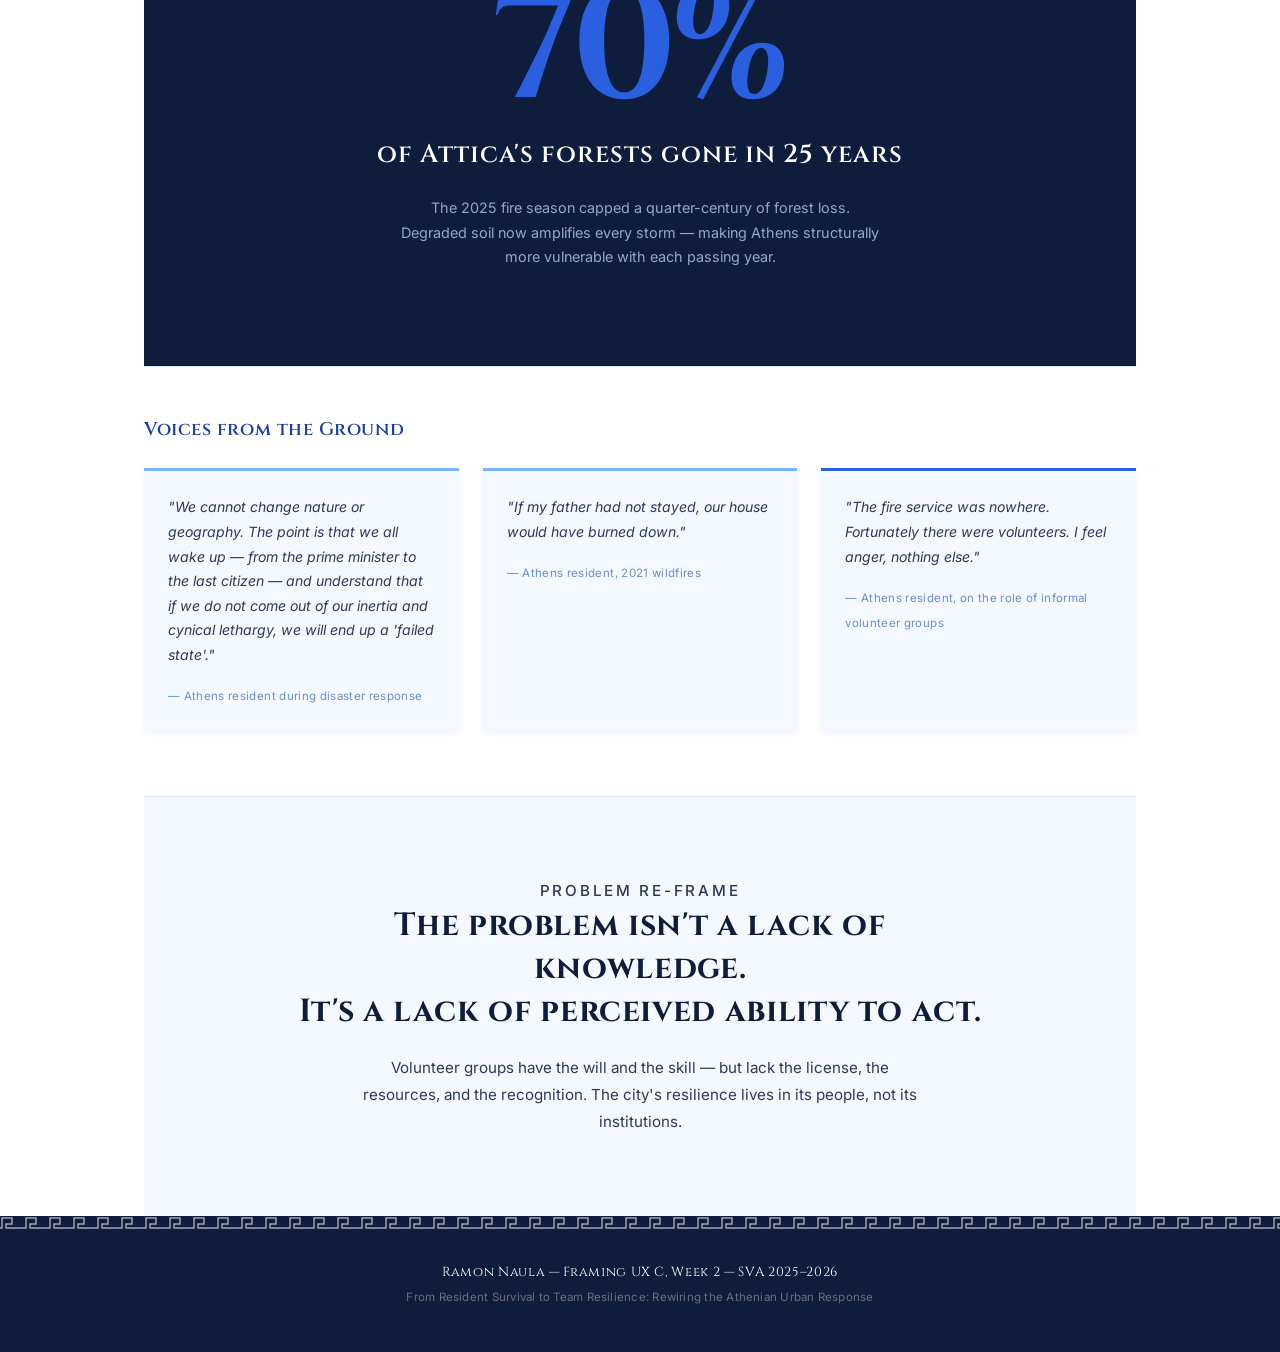
==== commit fa738d97: "main fixes" ====
--- a/index.html
+++ b/index.html
@@ -12,38 +12,48 @@
 </head>
 <body>
 
-  <!-- Global tooltip (positioned by JS) -->
+  <!-- Scroll progress bar -->
+  <div id="scroll-progress" aria-hidden="true"></div>
+
+  <!-- Global tooltip -->
   <div id="tooltip" aria-hidden="true"></div>
 
   <!-- ======================================================
-       PAGE HEADER
+       HERO — full viewport
        ====================================================== -->
-  <header>
+  <section class="hero" id="hero">
     <div class="meander-bar"></div>
-    <div class="header-inner">
+    <div class="hero-inner">
       <p class="eyebrow">Rewiring Athenian's Urban Response</p>
-      <h1 class="page-title">From Resident Survival to Athenian Resilience</h1>
+      <h1 class="page-title">From Resident Survival<br>to Athenian Resilience</h1>
       <p class="page-subtitle">Natural Disasters &amp; Community Resilience in Athens, 2020–2026</p>
     </div>
+    <div class="scroll-cue" aria-hidden="true">
+      <span>Scroll to explore</span>
+      <svg width="20" height="20" viewBox="0 0 24 24" fill="none">
+        <path d="M6 9l6 6 6-6" stroke="currentColor" stroke-width="2.5"
+              stroke-linecap="round" stroke-linejoin="round"/>
+      </svg>
+    </div>
     <div class="meander-bar"></div>
-  </header>
+  </section>
 
   <!-- ======================================================
-       MAIN CONTENT
+       MAIN NARRATIVE FLOW
        ====================================================== -->
   <main>
 
-    <!-- CONTEXT / INTRO ------------------------------------ -->
+    <!-- CONTEXT -------------------------------------------- -->
     <section class="context-section">
       <div class="context-grid">
 
-        <div class="context-text">
+        <div class="context-text reveal">
           <h2>The Risk Perception–Action Gap</h2>
-          <p>Athens residents are acutely aware of disaster threats. Yet this awareness rarely translates into personal preparedness. The barrier is not knowledge, it is the perceived absence of individual efficacy and institutional support.</p>
+          <p>Athens residents are acutely aware of disaster threats. Yet this awareness rarely translates into personal preparedness. The barrier is not knowledge — it is the perceived absence of individual efficacy and institutional support.</p>
           <p>As disasters intensify and government coordination falters, community trust erodes. The result: a city suspended between awareness and action, where "cynical lethargy" fills the void left by failing infrastructure.</p>
         </div>
 
-        <blockquote class="paradox-quote">
+        <blockquote class="paradox-quote reveal" style="transition-delay:0.15s">
           <p>I have the knowledge of how to act during a disaster but I lack the individual efficacy and government support to take proper action.</p>
           <cite>— The Athenian Paradox</cite>
         </blockquote>
@@ -51,50 +61,100 @@
       </div>
     </section>
 
+    <!-- STAT CALLOUT 1 ------------------------------------- -->
+    <section class="stat-callout">
+      <div class="stat-inner reveal">
+        <div class="stat-number">45</div>
+        <div class="stat-label">deaths in a single month</div>
+        <div class="stat-context">August–September 2023. The Evros Wildfire and Storm Daniel struck within weeks of each other — turning a season into a national crisis.</div>
+      </div>
+    </section>
+
     <!-- TIMELINE CHART ------------------------------------- -->
-    <section class="chart-section">
-      <div class="section-header">
+    <section class="chart-section" id="section-timeline">
+      <div class="section-header reveal">
         <h2>A Decade of Escalating Crises</h2>
-        <p class="chart-desc">Each marker is a disaster event. Circle size reflects death toll. Events at the baseline had no direct recorded fatalities.</p>
+        <p class="chart-desc">Each marker is a disaster event. Circle size reflects death toll. Filter by type to isolate patterns. Hover any event for its full story.</p>
       </div>
-      <div class="legend" id="timeline-legend"></div>
-      <div class="chart-wrapper">
+
+      <div class="filter-tabs reveal" style="transition-delay:0.1s"
+           role="group" aria-label="Filter by disaster type">
+        <button class="tab active" data-filter="all">All Events</button>
+        <button class="tab" data-filter="Wildfire">Wildfire</button>
+        <button class="tab" data-filter="Storm">Storm</button>
+        <button class="tab" data-filter="Flood">Flood</button>
+        <button class="tab" data-filter="Earthquake">Earthquake</button>
+        <button class="tab" data-filter="Heatwave">Heatwave</button>
+      </div>
+
+      <div class="legend reveal" id="timeline-legend" style="transition-delay:0.2s"></div>
+
+      <div class="chart-wrapper reveal" style="transition-delay:0.25s">
         <svg id="timeline-chart"></svg>
+      </div>
+    </section>
+
+    <!-- STAT CALLOUT 2 ------------------------------------- -->
+    <section class="stat-callout">
+      <div class="stat-inner reveal">
+        <div class="stat-number">28</div>
+        <div class="stat-label">deaths — the largest wildfire in EU history</div>
+        <div class="stat-context">The Evros fire of August 2023 was the largest single wildfire ever recorded in the European Union. Volunteers were first on scene. The fire service was nowhere.</div>
       </div>
     </section>
 
     <!-- BAR CHART ------------------------------------------ -->
     <section class="chart-section">
-      <div class="section-header">
+      <div class="section-header reveal">
         <h2>Deaths by Disaster Type, 2020–2026</h2>
-        <p class="chart-desc">Total recorded fatalities per disaster category across the full period. Hover a bar for details.</p>
+        <p class="chart-desc">Total recorded fatalities per category. Hover a bar for details.</p>
       </div>
-      <div class="chart-wrapper">
+      <div class="chart-wrapper reveal" style="transition-delay:0.1s">
         <svg id="bar-chart"></svg>
       </div>
-      <p class="chart-footnote">* Heat-related mortality requires epidemiological attribution studies and is not captured in immediate emergency records. The 2024 heatwave and 2025 fire season caused severe societal harm beyond direct death counts.</p>
+      <p class="chart-footnote reveal" style="transition-delay:0.2s">
+        * Heat-related mortality requires epidemiological attribution studies beyond emergency records. The 2024 heatwave and 2025 fire season caused severe, compounding harm not captured in direct death counts.
+      </p>
     </section>
 
-    <!-- VOICES FROM THE GROUND ----------------------------- -->
+    <!-- STAT CALLOUT 3 ------------------------------------- -->
+    <section class="stat-callout">
+      <div class="stat-inner reveal">
+        <div class="stat-number">70%</div>
+        <div class="stat-label">of Attica's forests gone in 25 years</div>
+        <div class="stat-context">The 2025 fire season capped a quarter-century of forest loss. Degraded soil now amplifies every storm — making Athens structurally more vulnerable with each passing year.</div>
+      </div>
+    </section>
+
+    <!-- VOICES -------------------------------------------- -->
     <section class="voices-section">
-      <h2>Voices from the Ground</h2>
+      <h2 class="reveal">Voices from the Ground</h2>
       <div class="quotes-grid">
 
-        <div class="quote-card">
-          <p>"We cannot change nature or geography. The point is that we all wake up, from the prime minister to the last citizen, and understand that if we do not come out of our inertia and cynical lethargy, we will end up a 'failed state'."</p>
+        <div class="quote-card reveal">
+          <p>"We cannot change nature or geography. The point is that we all wake up — from the prime minister to the last citizen — and understand that if we do not come out of our inertia and cynical lethargy, we will end up a 'failed state'."</p>
           <cite>— Athens resident during disaster response</cite>
         </div>
 
-        <div class="quote-card">
+        <div class="quote-card reveal" style="transition-delay:0.12s">
           <p>"If my father had not stayed, our house would have burned down."</p>
           <cite>— Athens resident, 2021 wildfires</cite>
         </div>
 
-        <div class="quote-card accent">
+        <div class="quote-card accent reveal" style="transition-delay:0.24s">
           <p>"The fire service was nowhere. Fortunately there were volunteers. I feel anger, nothing else."</p>
           <cite>— Athens resident, on the role of informal volunteer groups</cite>
         </div>
 
+      </div>
+    </section>
+
+    <!-- CLOSING REFRAME ------------------------------------ -->
+    <section class="reframe-section">
+      <div class="reframe-inner reveal">
+        <p class="reframe-label">Problem Re-Frame</p>
+        <h2>The problem isn't a lack of knowledge.<br>It's a lack of perceived ability to act.</h2>
+        <p>Volunteer groups have the will and the skill — but lack the license, the resources, and the recognition. The city's resilience lives in its people, not its institutions.</p>
       </div>
     </section>
 
@@ -112,6 +172,5 @@
   </footer>
 
   <script src="main.js"></script>
-
 </body>
 </html>
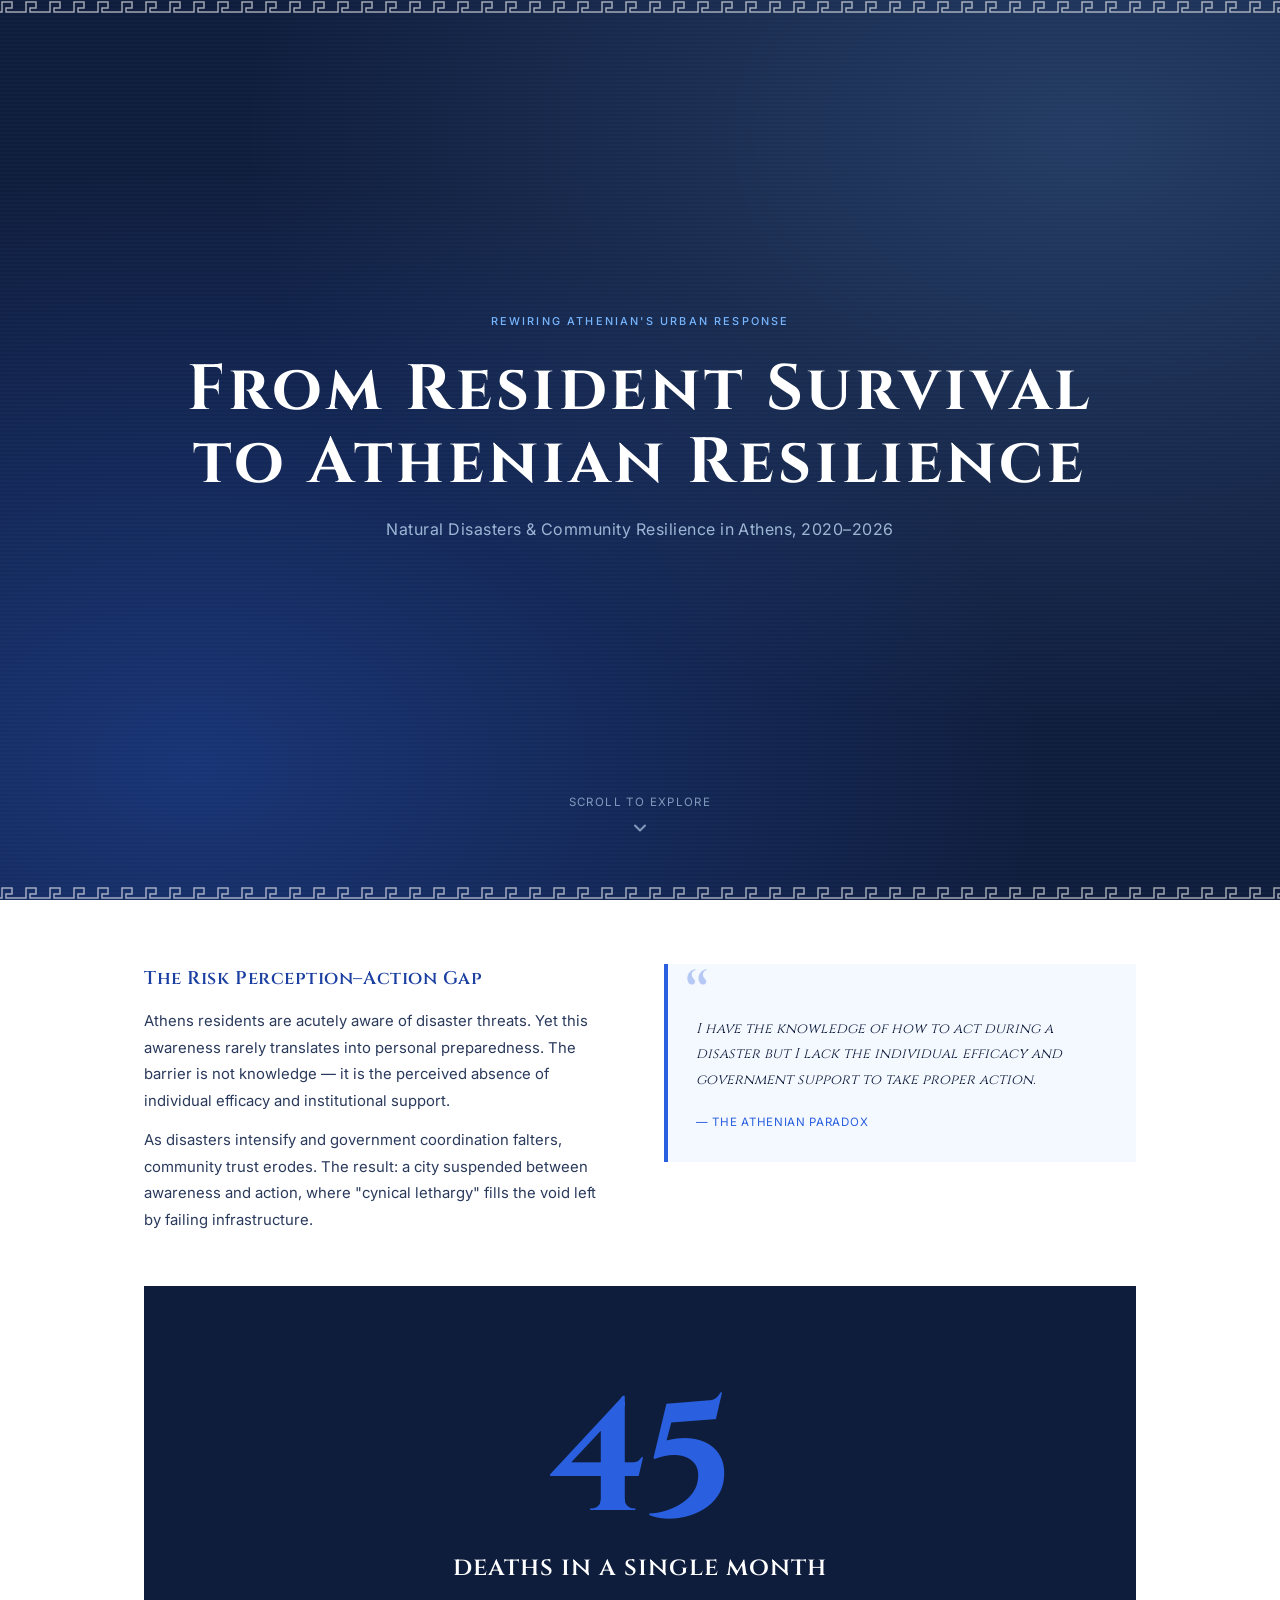
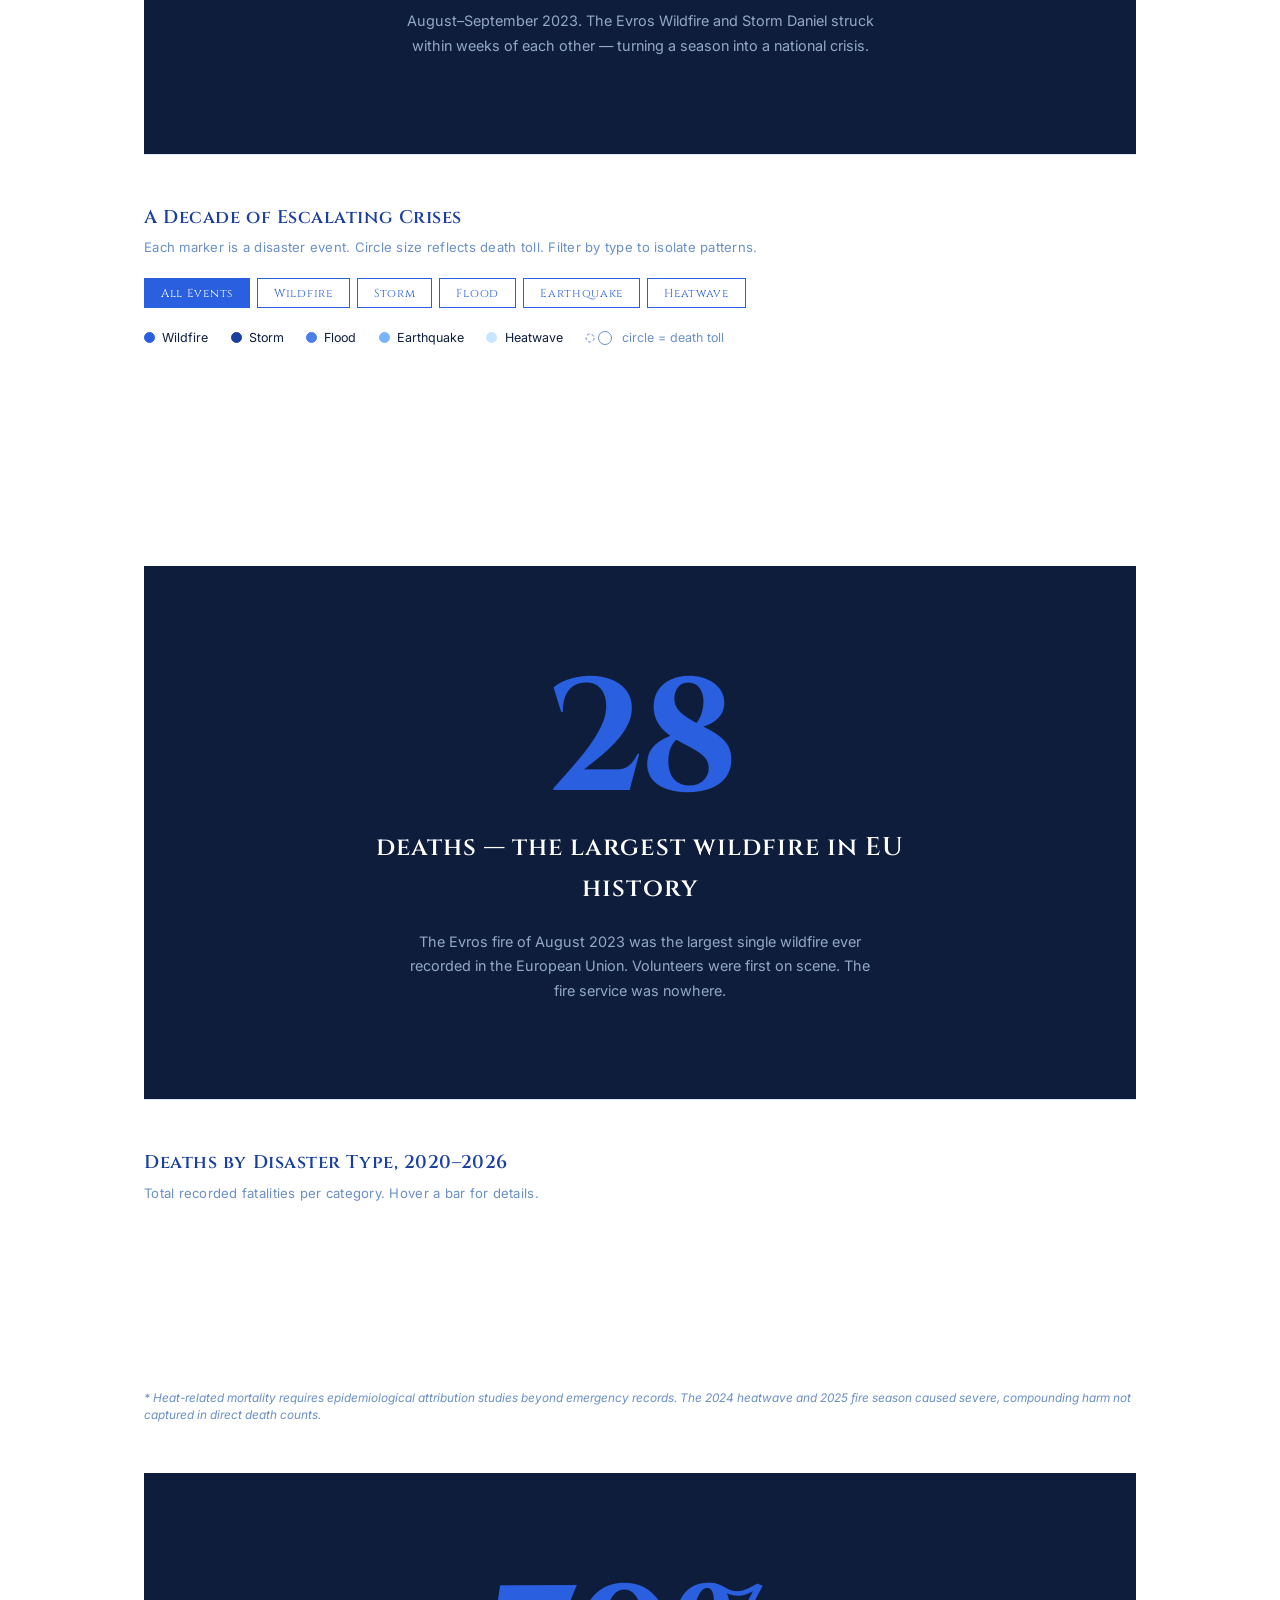
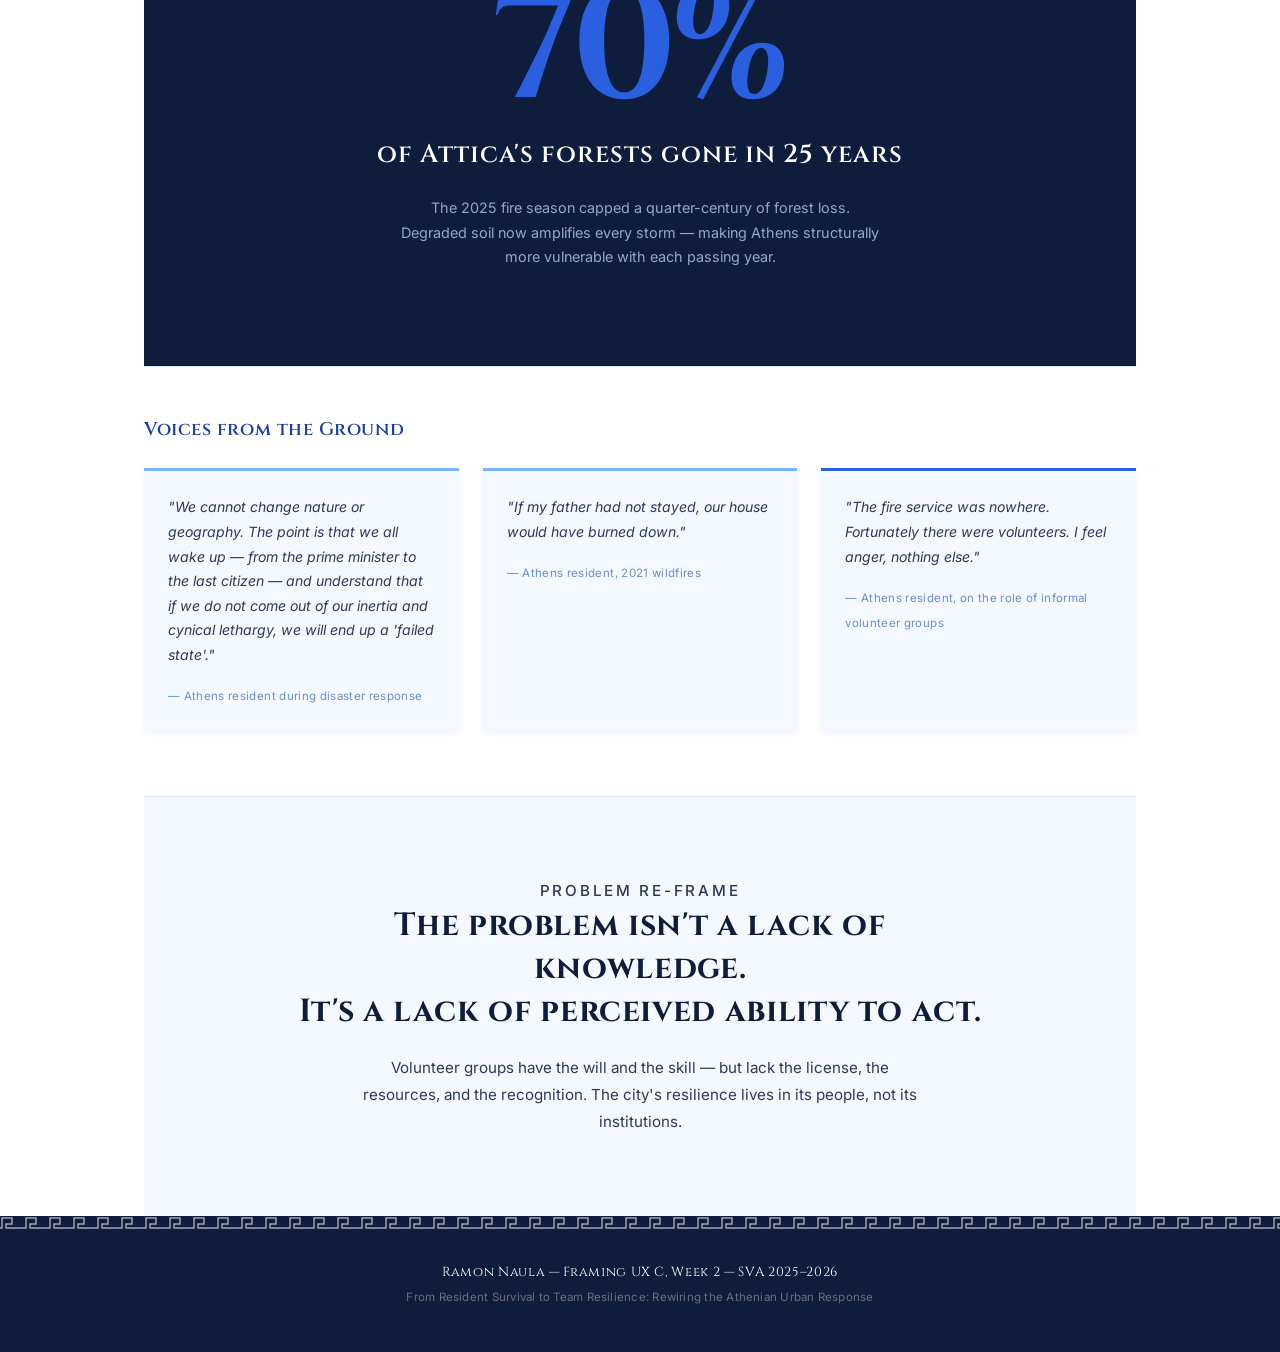
==== commit 0ee6edff: "s" ====
--- a/index.html
+++ b/index.html
@@ -74,7 +74,7 @@
     <section class="chart-section" id="section-timeline">
       <div class="section-header reveal">
         <h2>A Decade of Escalating Crises</h2>
-        <p class="chart-desc">Each marker is a disaster event. Circle size reflects death toll. Filter by type to isolate patterns. Hover any event for its full story.</p>
+        <p class="chart-desc">Each marker is a disaster event. Circle size reflects death toll. Filter by type to isolate patterns.</p>
       </div>
 
       <div class="filter-tabs reveal" style="transition-delay:0.1s"
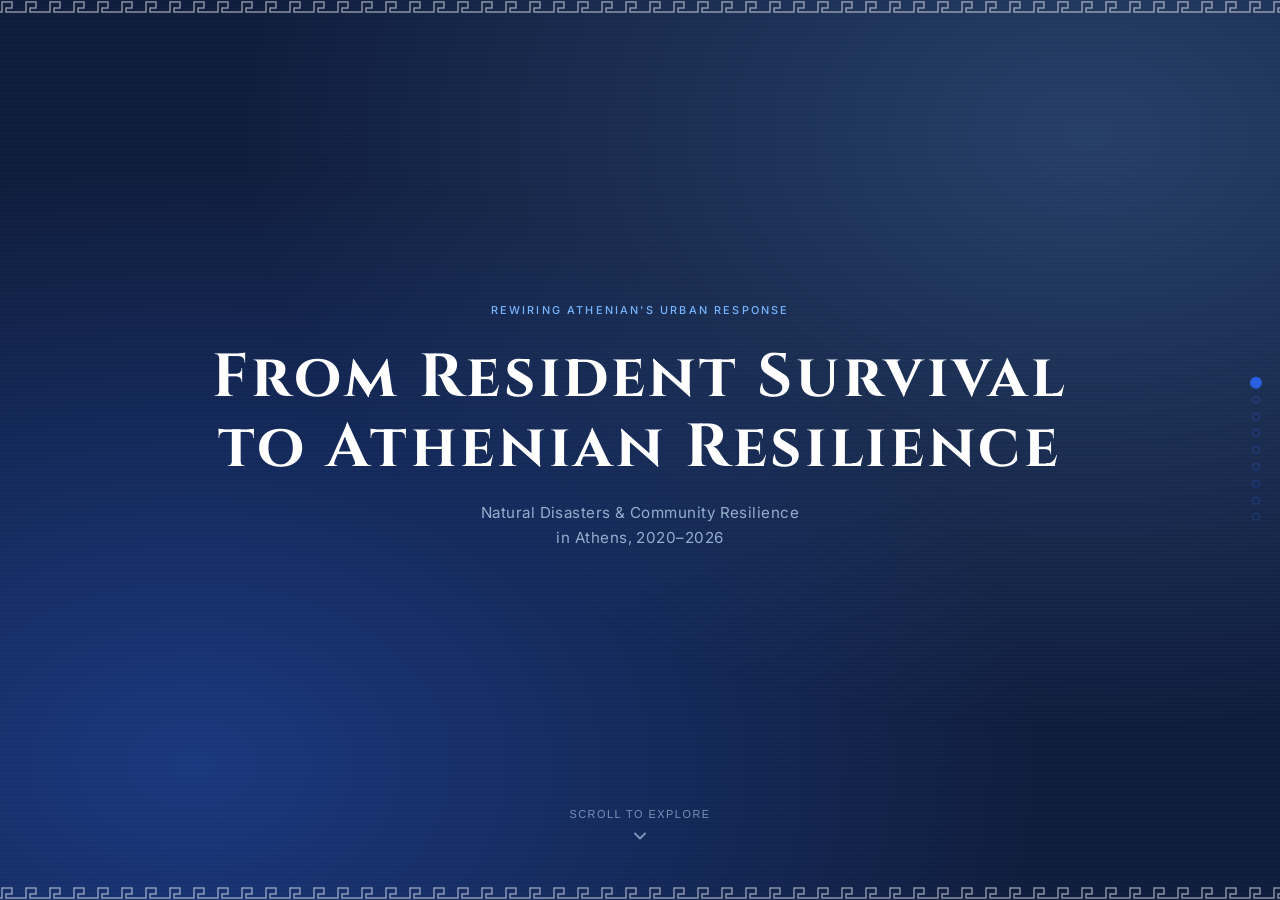
==== commit ce192121: "the scoll experience" ====
--- a/index.html
+++ b/index.html
@@ -18,158 +18,156 @@
   <!-- Global tooltip -->
   <div id="tooltip" aria-hidden="true"></div>
 
-  <!-- ======================================================
-       HERO — full viewport
-       ====================================================== -->
-  <section class="hero" id="hero">
-    <div class="meander-bar"></div>
-    <div class="hero-inner">
-      <p class="eyebrow">Rewiring Athenian's Urban Response</p>
-      <h1 class="page-title">From Resident Survival<br>to Athenian Resilience</h1>
-      <p class="page-subtitle">Natural Disasters &amp; Community Resilience in Athens, 2020–2026</p>
-    </div>
-    <div class="scroll-cue" aria-hidden="true">
-      <span>Scroll to explore</span>
-      <svg width="20" height="20" viewBox="0 0 24 24" fill="none">
-        <path d="M6 9l6 6 6-6" stroke="currentColor" stroke-width="2.5"
-              stroke-linecap="round" stroke-linejoin="round"/>
-      </svg>
-    </div>
-    <div class="meander-bar"></div>
-  </section>
+  <!-- Fixed dot navigation -->
+  <nav class="fp-dots" aria-label="Page sections">
+    <button class="fp-dot" data-slide="0" aria-label="Introduction"></button>
+    <button class="fp-dot" data-slide="1" aria-label="The Gap"></button>
+    <button class="fp-dot" data-slide="2" aria-label="2023 Crisis"></button>
+    <button class="fp-dot" data-slide="3" aria-label="Timeline"></button>
+    <button class="fp-dot" data-slide="4" aria-label="Evros Wildfire"></button>
+    <button class="fp-dot" data-slide="5" aria-label="Deaths by Type"></button>
+    <button class="fp-dot" data-slide="6" aria-label="Forest Loss"></button>
+    <button class="fp-dot" data-slide="7" aria-label="Voices"></button>
+    <button class="fp-dot" data-slide="8" aria-label="Closing"></button>
+  </nav>
 
   <!-- ======================================================
-       MAIN NARRATIVE FLOW
+       FULL-PAGE WRAPPER — scroll-snap container
        ====================================================== -->
-  <main>
+  <div id="fp-wrapper">
 
-    <!-- CONTEXT -------------------------------------------- -->
-    <section class="context-section">
+    <!-- SLIDE 0 · HERO ------------------------------------ -->
+    <section class="fp-slide slide-hero" data-slide="0">
+      <div class="meander-bar"></div>
+      <div class="hero-inner">
+        <p class="eyebrow stagger-1">Rewiring Athenian's Urban Response</p>
+        <h1 class="page-title stagger-2">From Resident Survival<br>to Athenian Resilience</h1>
+        <p class="page-subtitle stagger-3">Natural Disasters &amp; Community Resilience<br>in Athens, 2020–2026</p>
+      </div>
+      <button class="scroll-cue stagger-4" aria-label="Go to next section">
+        <span>Scroll to explore</span>
+        <svg width="20" height="20" viewBox="0 0 24 24" fill="none">
+          <path d="M6 9l6 6 6-6" stroke="currentColor" stroke-width="2.5"
+                stroke-linecap="round" stroke-linejoin="round"/>
+        </svg>
+      </button>
+      <div class="meander-bar"></div>
+    </section>
+
+    <!-- SLIDE 1 · CONTEXT --------------------------------- -->
+    <section class="fp-slide slide-context" data-slide="1">
       <div class="context-grid">
-
-        <div class="context-text reveal">
-          <h2>The Risk Perception–Action Gap</h2>
-          <p>Athens residents are acutely aware of disaster threats. Yet this awareness rarely translates into personal preparedness. The barrier is not knowledge — it is the perceived absence of individual efficacy and institutional support.</p>
-          <p>As disasters intensify and government coordination falters, community trust erodes. The result: a city suspended between awareness and action, where "cynical lethargy" fills the void left by failing infrastructure.</p>
+        <div class="context-text">
+          <h2 class="stagger-1">The Risk Perception–Action Gap</h2>
+          <p class="stagger-2">Athens residents are acutely aware of disaster threats. Yet this awareness rarely translates into personal preparedness. The barrier is not knowledge — it is the perceived absence of individual efficacy and institutional support.</p>
+          <p class="stagger-3">As disasters intensify and government coordination falters, community trust erodes. The result: a city suspended between awareness and action, where "cynical lethargy" fills the void left by failing infrastructure.</p>
         </div>
-
-        <blockquote class="paradox-quote reveal" style="transition-delay:0.15s">
+        <blockquote class="paradox-quote stagger-2">
           <p>I have the knowledge of how to act during a disaster but I lack the individual efficacy and government support to take proper action.</p>
           <cite>— The Athenian Paradox</cite>
         </blockquote>
-
       </div>
     </section>
 
-    <!-- STAT CALLOUT 1 ------------------------------------- -->
-    <section class="stat-callout">
-      <div class="stat-inner reveal">
-        <div class="stat-number">45</div>
-        <div class="stat-label">deaths in a single month</div>
-        <div class="stat-context">August–September 2023. The Evros Wildfire and Storm Daniel struck within weeks of each other — turning a season into a national crisis.</div>
+    <!-- SLIDE 2 · STAT CALLOUT 1 ------------------------- -->
+    <section class="fp-slide slide-stat" data-slide="2">
+      <div class="stat-inner">
+        <div class="stat-number stagger-1" data-count="45">0</div>
+        <div class="stat-label stagger-2">deaths in a single month</div>
+        <div class="stat-context stagger-3">August–September 2023. The Evros Wildfire and Storm Daniel struck within weeks of each other — turning a season into a national crisis.</div>
       </div>
     </section>
 
-    <!-- TIMELINE CHART ------------------------------------- -->
-    <section class="chart-section" id="section-timeline">
-      <div class="section-header reveal">
-        <h2>A Decade of Escalating Crises</h2>
-        <p class="chart-desc">Each marker is a disaster event. Circle size reflects death toll. Filter by type to isolate patterns.</p>
-      </div>
-
-      <div class="filter-tabs reveal" style="transition-delay:0.1s"
-           role="group" aria-label="Filter by disaster type">
-        <button class="tab active" data-filter="all">All Events</button>
-        <button class="tab" data-filter="Wildfire">Wildfire</button>
-        <button class="tab" data-filter="Storm">Storm</button>
-        <button class="tab" data-filter="Flood">Flood</button>
-        <button class="tab" data-filter="Earthquake">Earthquake</button>
-        <button class="tab" data-filter="Heatwave">Heatwave</button>
-      </div>
-
-      <div class="legend reveal" id="timeline-legend" style="transition-delay:0.2s"></div>
-
-      <div class="chart-wrapper reveal" style="transition-delay:0.25s">
-        <svg id="timeline-chart"></svg>
+    <!-- SLIDE 3 · TIMELINE CHART ------------------------- -->
+    <section class="fp-slide slide-chart" data-slide="3" id="section-timeline">
+      <div class="slide-chart-inner">
+        <div class="section-header stagger-1">
+          <h2>A Decade of Escalating Crises</h2>
+          <p class="chart-desc">Circle size reflects death toll. Filter by type. Hover any event for its story.</p>
+        </div>
+        <div class="filter-tabs stagger-2" role="group" aria-label="Filter by disaster type">
+          <button class="tab active" data-filter="all">All Events</button>
+          <button class="tab" data-filter="Wildfire">Wildfire</button>
+          <button class="tab" data-filter="Storm">Storm</button>
+          <button class="tab" data-filter="Flood">Flood</button>
+          <button class="tab" data-filter="Earthquake">Earthquake</button>
+          <button class="tab" data-filter="Heatwave">Heatwave</button>
+        </div>
+        <div class="legend stagger-3" id="timeline-legend"></div>
+        <div class="chart-wrapper stagger-4">
+          <svg id="timeline-chart"></svg>
+        </div>
       </div>
     </section>
 
-    <!-- STAT CALLOUT 2 ------------------------------------- -->
-    <section class="stat-callout">
-      <div class="stat-inner reveal">
-        <div class="stat-number">28</div>
-        <div class="stat-label">deaths — the largest wildfire in EU history</div>
-        <div class="stat-context">The Evros fire of August 2023 was the largest single wildfire ever recorded in the European Union. Volunteers were first on scene. The fire service was nowhere.</div>
+    <!-- SLIDE 4 · STAT CALLOUT 2 ------------------------- -->
+    <section class="fp-slide slide-stat" data-slide="4">
+      <div class="stat-inner">
+        <div class="stat-number stagger-1" data-count="28">0</div>
+        <div class="stat-label stagger-2">deaths — the largest wildfire in EU history</div>
+        <div class="stat-context stagger-3">The Evros fire of August 2023 was the largest single wildfire ever recorded in the European Union. Volunteers were first on scene. The fire service was nowhere.</div>
       </div>
     </section>
 
-    <!-- BAR CHART ------------------------------------------ -->
-    <section class="chart-section">
-      <div class="section-header reveal">
-        <h2>Deaths by Disaster Type, 2020–2026</h2>
-        <p class="chart-desc">Total recorded fatalities per category. Hover a bar for details.</p>
-      </div>
-      <div class="chart-wrapper reveal" style="transition-delay:0.1s">
-        <svg id="bar-chart"></svg>
-      </div>
-      <p class="chart-footnote reveal" style="transition-delay:0.2s">
-        * Heat-related mortality requires epidemiological attribution studies beyond emergency records. The 2024 heatwave and 2025 fire season caused severe, compounding harm not captured in direct death counts.
-      </p>
-    </section>
-
-    <!-- STAT CALLOUT 3 ------------------------------------- -->
-    <section class="stat-callout">
-      <div class="stat-inner reveal">
-        <div class="stat-number">70%</div>
-        <div class="stat-label">of Attica's forests gone in 25 years</div>
-        <div class="stat-context">The 2025 fire season capped a quarter-century of forest loss. Degraded soil now amplifies every storm — making Athens structurally more vulnerable with each passing year.</div>
+    <!-- SLIDE 5 · BAR CHART ------------------------------ -->
+    <section class="fp-slide slide-chart" data-slide="5">
+      <div class="slide-chart-inner">
+        <div class="section-header stagger-1">
+          <h2>Deaths by Disaster Type, 2020–2026</h2>
+          <p class="chart-desc">Total recorded fatalities per category. Hover a bar for details.</p>
+        </div>
+        <div class="chart-wrapper stagger-2">
+          <svg id="bar-chart"></svg>
+        </div>
+        <p class="chart-footnote stagger-3">* Heat-related mortality requires epidemiological attribution studies beyond emergency records.</p>
       </div>
     </section>
 
-    <!-- VOICES -------------------------------------------- -->
-    <section class="voices-section">
-      <h2 class="reveal">Voices from the Ground</h2>
+    <!-- SLIDE 6 · STAT CALLOUT 3 ------------------------- -->
+    <section class="fp-slide slide-stat" data-slide="6">
+      <div class="stat-inner">
+        <div class="stat-number stagger-1" data-count="70" data-suffix="%">0%</div>
+        <div class="stat-label stagger-2">of Attica's forests gone in 25 years</div>
+        <div class="stat-context stagger-3">The 2025 fire season capped a quarter-century of forest loss. Degraded soil now amplifies every storm — making Athens structurally more vulnerable with each passing year.</div>
+      </div>
+    </section>
+
+    <!-- SLIDE 7 · VOICES --------------------------------- -->
+    <section class="fp-slide slide-voices" data-slide="7">
+      <h2 class="stagger-1">Voices from the Ground</h2>
       <div class="quotes-grid">
-
-        <div class="quote-card reveal">
+        <div class="quote-card stagger-2">
           <p>"We cannot change nature or geography. The point is that we all wake up — from the prime minister to the last citizen — and understand that if we do not come out of our inertia and cynical lethargy, we will end up a 'failed state'."</p>
           <cite>— Athens resident during disaster response</cite>
         </div>
-
-        <div class="quote-card reveal" style="transition-delay:0.12s">
+        <div class="quote-card stagger-3">
           <p>"If my father had not stayed, our house would have burned down."</p>
           <cite>— Athens resident, 2021 wildfires</cite>
         </div>
-
-        <div class="quote-card accent reveal" style="transition-delay:0.24s">
+        <div class="quote-card accent stagger-4">
           <p>"The fire service was nowhere. Fortunately there were volunteers. I feel anger, nothing else."</p>
           <cite>— Athens resident, on the role of informal volunteer groups</cite>
         </div>
-
       </div>
     </section>
 
-    <!-- CLOSING REFRAME ------------------------------------ -->
-    <section class="reframe-section">
-      <div class="reframe-inner reveal">
-        <p class="reframe-label">Problem Re-Frame</p>
-        <h2>The problem isn't a lack of knowledge.<br>It's a lack of perceived ability to act.</h2>
-        <p>Volunteer groups have the will and the skill — but lack the license, the resources, and the recognition. The city's resilience lives in its people, not its institutions.</p>
+    <!-- SLIDE 8 · REFRAME + FOOTER ----------------------- -->
+    <section class="fp-slide slide-reframe" data-slide="8">
+      <div class="reframe-inner">
+        <p class="reframe-label stagger-1">Problem Re-Frame</p>
+        <h2 class="stagger-2">The problem isn't a lack of knowledge.<br>It's a lack of perceived ability to act.</h2>
+        <p class="stagger-3">Volunteer groups have the will and the skill — but lack the license, the resources, and the recognition. The city's resilience lives in its people, not its institutions.</p>
       </div>
+      <footer class="slide-footer stagger-4">
+        <div class="meander-bar"></div>
+        <div class="footer-inner">
+          <p>Ramon Naula &mdash; Framing UX C, Week 2 &mdash; SVA 2025–2026</p>
+          <p class="footer-sub">From Resident Survival to Team Resilience: Rewiring the Athenian Urban Response</p>
+        </div>
+      </footer>
     </section>
 
-  </main>
-
-  <!-- ======================================================
-       FOOTER
-       ====================================================== -->
-  <footer>
-    <div class="meander-bar"></div>
-    <div class="footer-inner">
-      <p>Ramon Naula &mdash; Framing UX C, Week 2 &mdash; SVA 2025–2026</p>
-      <p class="footer-sub">From Resident Survival to Team Resilience: Rewiring the Athenian Urban Response</p>
-    </div>
-  </footer>
+  </div><!-- /#fp-wrapper -->
 
   <script src="main.js"></script>
 </body>
--- a/style.css
+++ b/style.css
@@ -1,59 +1,193 @@
 /* ============================================================
-   VARIABLES — Blue Monochromatic Palette
+   VARIABLES
    ============================================================ */
 :root {
-  --cream:       #ffffff;
-  --dark:        #0f1d3d;
-  --terracotta:  #2a60df;
-  --clay:        #1a3fa0;
-  --gold:        #77b6ff;
-  --muted:       #6b8fc7;
-  --surface:     #f4f8ff;
-
-  /* Disaster type palette — derived from the 3-color set */
-  --col-wildfire:   #2a60df;
-  --col-storm:      #1a3fa0;
-  --col-flood:      #77b6ff;
-  --col-earthquake: #4b7ee8;
-  --col-heatwave:   #cae6ff;
-}
-
-/* ============================================================
-   RESET & BASE
+  --cream:      #ffffff;
+  --dark:       #0f1d3d;
+  --blue-1:     #2a60df;   /* primary */
+  --blue-2:     #77b6ff;   /* secondary */
+  --blue-3:     #cae6ff;   /* light */
+  --blue-dark:  #1a3fa0;
+  --blue-mid:   #4b7ee8;
+  --muted:      #6b8fc7;
+  --surface:    #f4f8ff;
+  --text-body:  #2a3a5c;
+}
+
+/* ============================================================
+   RESET
    ============================================================ */
 *, *::before, *::after { box-sizing: border-box; margin: 0; padding: 0; }
 
-body {
+/* ============================================================
+   FULL-PAGE SCROLL SYSTEM
+   html/body are fixed; #fp-wrapper is the scroller
+   ============================================================ */
+html, body {
+  height: 100%;
+  overflow: hidden;
   font-family: 'Inter', system-ui, -apple-system, sans-serif;
-  background: var(--cream);
   color: var(--dark);
+  font-size: 16px;
   line-height: 1.6;
-  font-size: 16px;
-}
+  background: var(--dark); /* prevents flash between slides */
+}
+
+#fp-wrapper {
+  height: 100vh;
+  overflow-y: scroll;
+  scroll-snap-type: y mandatory;
+  scroll-behavior: smooth;
+  /* hide scrollbar */
+  scrollbar-width: none;
+  -ms-overflow-style: none;
+}
+#fp-wrapper::-webkit-scrollbar { display: none; }
+
+/* ============================================================
+   SLIDES — base
+   ============================================================ */
+.fp-slide {
+  height: 100vh;
+  scroll-snap-align: start;
+  scroll-snap-stop: always;   /* force one-at-a-time snapping */
+  position: relative;
+  overflow: hidden;
+  display: flex;
+  flex-direction: column;
+}
+
+/* ============================================================
+   STAGGER REVEAL SYSTEM
+   Elements start hidden; .in-view on the slide triggers them
+   ============================================================ */
+.stagger-1, .stagger-2, .stagger-3, .stagger-4 {
+  opacity: 0;
+  transform: translateY(22px);
+  transition: opacity 0.6s ease, transform 0.6s ease;
+}
+
+.fp-slide.in-view .stagger-1 { opacity: 1; transform: translateY(0); transition-delay: 0.05s; }
+.fp-slide.in-view .stagger-2 { opacity: 1; transform: translateY(0); transition-delay: 0.2s;  }
+.fp-slide.in-view .stagger-3 { opacity: 1; transform: translateY(0); transition-delay: 0.35s; }
+.fp-slide.in-view .stagger-4 { opacity: 1; transform: translateY(0); transition-delay: 0.5s;  }
 
 /* ============================================================
    MEANDER / GREEK KEY BORDER
-   Repeating SVG path tiled horizontally
    ============================================================ */
 .meander-bar {
   height: 14px;
+  flex-shrink: 0;
   background-image: url("data:image/svg+xml,%3Csvg xmlns='http://www.w3.org/2000/svg' width='24' height='14'%3E%3Cpath d='M0,12 L2,12 L2,2 L12,2 L12,8 L6,8 L6,12 L24,12' fill='none' stroke='%23ffffff' stroke-width='1.5' stroke-linejoin='miter'/%3E%3C/svg%3E");
   background-repeat: repeat-x;
   background-size: 24px 14px;
-  opacity: 0.6;
-}
-
-/* ============================================================
-   PAGE HEADER
-   ============================================================ */
-body > header {
-  background: var(--dark);
-  color: var(--cream);
-}
-
-.header-inner {
+  opacity: 0.5;
+}
+
+/* ============================================================
+   SCROLL PROGRESS BAR
+   ============================================================ */
+#scroll-progress {
+  position: fixed;
+  top: 0; left: 0;
+  height: 3px;
+  width: 0%;
+  background: var(--blue-1);
+  z-index: 9999;
+  transition: width 0.08s linear;
+  pointer-events: none;
+}
+
+/* ============================================================
+   DOT NAVIGATION
+   ============================================================ */
+.fp-dots {
+  position: fixed;
+  right: 1.25rem;
+  top: 50%;
+  transform: translateY(-50%);
+  display: flex;
+  flex-direction: column;
+  gap: 0.55rem;
+  z-index: 500;
+}
+
+.fp-dot {
+  width: 8px;
+  height: 8px;
+  border-radius: 50%;
+  border: 1.5px solid rgba(42, 96, 223, 0.4);
+  background: transparent;
+  cursor: pointer;
+  padding: 0;
+  transition: background 0.25s ease, border-color 0.25s ease, transform 0.25s ease;
+}
+
+.fp-dot:hover {
+  border-color: var(--blue-1);
+  background: rgba(42, 96, 223, 0.25);
+}
+
+.fp-dot.active {
+  background: var(--blue-1);
+  border-color: var(--blue-1);
+  transform: scale(1.5);
+}
+
+/* Dot labels on hover */
+.fp-dot::before {
+  content: attr(aria-label);
+  position: absolute;
+  right: calc(100% + 10px);
+  top: 50%;
+  transform: translateY(-50%);
+  font-size: 0.65rem;
+  font-family: 'Inter', sans-serif;
+  letter-spacing: 0.06em;
+  color: var(--blue-1);
+  white-space: nowrap;
+  opacity: 0;
+  transition: opacity 0.2s ease;
+  pointer-events: none;
+}
+.fp-dot:hover::before { opacity: 1; }
+
+/* Dark slides: invert dot colors */
+.slide-hero    ~ .fp-dots .fp-dot,
+.slide-stat    ~ .fp-dots .fp-dot { border-color: rgba(255,255,255,0.4); }
+
+/* ============================================================
+   SLIDE 0 · HERO
+   ============================================================ */
+.slide-hero {
+  background:
+    radial-gradient(ellipse at 15% 85%, rgba(42, 96, 223, 0.4) 0%, transparent 55%),
+    radial-gradient(ellipse at 85% 15%, rgba(119, 182, 255, 0.22) 0%, transparent 55%),
+    var(--dark);
+  color: #ffffff;
+  justify-content: space-between;
+}
+
+/* Scanline texture */
+.slide-hero::before {
+  content: '';
+  position: absolute;
+  inset: 0;
+  background-image: repeating-linear-gradient(
+    0deg, transparent, transparent 2px,
+    rgba(255,255,255,0.012) 2px, rgba(255,255,255,0.012) 4px
+  );
+  pointer-events: none;
+}
+
+.hero-inner {
+  flex: 1;
+  display: flex;
+  flex-direction: column;
+  justify-content: center;
+  align-items: center;
   text-align: center;
-  padding: 3rem 2rem 2.5rem;
+  padding: 4rem 2rem 2rem;
 }
 
 .eyebrow {
@@ -61,64 +195,91 @@
   font-weight: 500;
   letter-spacing: 0.2em;
   text-transform: uppercase;
-  color: var(--gold);
-  margin-bottom: 1.25rem;
+  color: var(--blue-2);
+  margin-bottom: 1.5rem;
 }
 
 .page-title {
   font-family: 'Cinzel', serif;
-  font-size: clamp(2.2rem, 5vw, 3.8rem);
+  font-size: clamp(1.9rem, 5vw, 3.8rem);
   font-weight: 700;
-  letter-spacing: 0.07em;
-  line-height: 1.1;
-  color: var(--cream);
-  margin-bottom: 0.75rem;
+  letter-spacing: 0.06em;
+  line-height: 1.15;
+  color: #ffffff;
+  margin-bottom: 1rem;
 }
 
 .page-subtitle {
   font-size: 0.95rem;
-  color: rgba(245, 237, 214, 0.65);
+  color: rgba(202, 230, 255, 0.7);
   letter-spacing: 0.03em;
-}
-
-/* ============================================================
-   MAIN LAYOUT
-   ============================================================ */
-main {
-  max-width: 1040px;
-  margin: 0 auto;
-  padding: 0 1.5rem;
-}
-
-/* ============================================================
-   CONTEXT / INTRO SECTION
-   ============================================================ */
-.context-section {
-  padding: 4rem 0 2.5rem;
+  line-height: 1.7;
+}
+
+.scroll-cue {
+  display: flex;
+  flex-direction: column;
+  align-items: center;
+  gap: 0.4rem;
+  padding-bottom: 2.5rem;
+  color: rgba(202, 230, 255, 0.55);
+  font-size: 0.68rem;
+  letter-spacing: 0.14em;
+  text-transform: uppercase;
+  background: none;
+  border: none;
+  cursor: pointer;
+  transition: color 0.2s;
+}
+.scroll-cue:hover { color: rgba(202, 230, 255, 0.9); }
+
+.scroll-cue svg {
+  animation: bounce 2s ease-in-out infinite;
+}
+
+@keyframes bounce {
+  0%, 100% { transform: translateY(0); }
+  50%       { transform: translateY(6px); }
+}
+
+/* ============================================================
+   SLIDE 1 · CONTEXT
+   ============================================================ */
+.slide-context {
+  background: var(--cream);
+  justify-content: center;
+  padding: 3rem 5vw;
 }
 
 .context-grid {
   display: grid;
   grid-template-columns: 1fr 1fr;
   gap: 3rem;
-  align-items: start;
+  align-items: center;
+  max-width: 960px;
+  margin: 0 auto;
+  width: 100%;
 }
 
 @media (max-width: 680px) {
-  .context-grid { grid-template-columns: 1fr; gap: 2rem; }
+  .context-grid {
+    grid-template-columns: 1fr;
+    gap: 1.5rem;
+    overflow-y: auto;
+  }
 }
 
 .context-text h2 {
   font-family: 'Cinzel', serif;
   font-size: 1.15rem;
-  color: var(--clay);
+  color: var(--blue-dark);
   margin-bottom: 0.9rem;
   font-weight: 600;
   letter-spacing: 0.03em;
 }
 
 .context-text p {
-  color: #2a3a5c;
+  color: var(--text-body);
   margin-bottom: 0.75rem;
   font-size: 0.93rem;
   line-height: 1.8;
@@ -126,9 +287,8 @@
 
 .paradox-quote {
   background: var(--surface);
-  color: var(--dark);
+  border-left: 4px solid var(--blue-1);
   padding: 2rem 1.75rem 1.75rem;
-  border-left: 4px solid var(--terracotta);
   position: relative;
 }
 
@@ -136,12 +296,12 @@
   content: '\201C';
   font-family: 'Cinzel', serif;
   font-size: 5rem;
-  color: var(--terracotta);
+  color: var(--blue-1);
   line-height: 1;
   position: absolute;
   top: 0.25rem;
   left: 1rem;
-  opacity: 0.3;
+  opacity: 0.25;
   pointer-events: none;
 }
 
@@ -157,388 +317,33 @@
 
 .paradox-quote cite {
   font-size: 0.72rem;
-  color: var(--terracotta);
+  color: var(--blue-1);
   letter-spacing: 0.06em;
   font-style: normal;
   text-transform: uppercase;
 }
 
 /* ============================================================
-   CHART SECTIONS
-   ============================================================ */
-.chart-section {
-  padding: 3rem 0;
-  border-top: 1px solid rgba(42, 96, 223, 0.15);
-}
-
-.section-header {
-  margin-bottom: 1.25rem;
-}
-
-.section-header h2 {
-  font-family: 'Cinzel', serif;
-  font-size: 1.15rem;
-  color: var(--clay);
-  font-weight: 600;
-  letter-spacing: 0.03em;
-  margin-bottom: 0.3rem;
-}
-
-.chart-desc {
-  font-size: 0.82rem;
-  color: var(--muted);
-  letter-spacing: 0.02em;
-}
-
-.chart-wrapper {
-  width: 100%;
-  overflow-x: auto;
-  -webkit-overflow-scrolling: touch;
-}
-
-.chart-wrapper svg {
-  display: block;
-  overflow: visible;
-}
-
-.chart-footnote {
-  font-size: 0.74rem;
-  color: var(--muted);
-  margin-top: 1rem;
-  font-style: italic;
-  line-height: 1.5;
-}
-
-/* ============================================================
-   LEGEND
-   ============================================================ */
-.legend {
-  display: flex;
-  flex-wrap: wrap;
-  gap: 0.6rem 1.4rem;
-  margin-bottom: 1.25rem;
-}
-
-.legend-item {
-  display: flex;
-  align-items: center;
-  gap: 0.45rem;
-  font-size: 0.78rem;
-  color: var(--dark);
-}
-
-.legend-dot {
-  width: 11px;
-  height: 11px;
-  border-radius: 50%;
-  flex-shrink: 0;
-}
-
-/* ============================================================
-   TOOLTIP
-   ============================================================ */
-#tooltip {
-  position: fixed;
+   SLIDES 2 · 4 · 6 — STAT CALLOUTS
+   ============================================================ */
+.slide-stat {
   background: var(--dark);
   color: #ffffff;
-  padding: 0.8rem 1rem;
-  font-size: 0.8rem;
-  line-height: 1.55;
-  max-width: 270px;
-  border-left: 3px solid var(--terracotta);
-  pointer-events: none;
-  opacity: 0;
-  transition: opacity 0.12s ease;
-  z-index: 1000;
-  box-shadow: 0 4px 20px rgba(15, 29, 61, 0.25);
-}
-
-#tooltip.visible { opacity: 1; }
-
-.tt-title {
-  font-family: 'Cinzel', serif;
-  font-size: 0.88rem;
-  font-weight: 600;
-  color: #ffffff;
-  margin-bottom: 0.15rem;
-}
-
-.tt-meta {
-  font-size: 0.72rem;
-  color: var(--gold);
-  letter-spacing: 0.04em;
-  margin-bottom: 0.5rem;
-  text-transform: uppercase;
-}
-
-.tt-desc {
-  color: rgba(202, 230, 255, 0.85);
-  font-size: 0.78rem;
-  margin-bottom: 0.5rem;
-}
-
-.tt-deaths {
-  font-weight: 600;
-  font-size: 0.8rem;
-  color: #77b6ff;
-}
-
-.tt-deaths.no-count {
-  color: #cae6ff;
-}
-
-/* ============================================================
-   VOICES / QUOTES SECTION
-   ============================================================ */
-.voices-section {
-  padding: 3rem 0 4rem;
-  border-top: 1px solid rgba(42, 96, 223, 0.15);
-}
-
-.voices-section > h2 {
-  font-family: 'Cinzel', serif;
-  font-size: 1.15rem;
-  color: var(--clay);
-  margin-bottom: 1.5rem;
-  font-weight: 600;
-  letter-spacing: 0.03em;
-}
-
-.quotes-grid {
-  display: grid;
-  grid-template-columns: repeat(auto-fit, minmax(260px, 1fr));
-  gap: 1.5rem;
-}
-
-.quote-card {
-  background: var(--surface);
-  border-top: 3px solid var(--gold);
-  padding: 1.5rem;
-  box-shadow: 0 1px 6px rgba(42, 96, 223, 0.08);
-  transition: transform 0.2s ease, box-shadow 0.2s ease;
-}
-
-.quote-card:hover {
-  transform: translateY(-2px);
-  box-shadow: 0 4px 16px rgba(42, 96, 223, 0.15);
-}
-
-.quote-card.accent {
-  border-top-color: var(--terracotta);
-}
-
-.quote-card p {
-  font-size: 0.88rem;
-  font-style: italic;
-  color: #2a3a5c;
-  line-height: 1.75;
-  margin-bottom: 0.9rem;
-}
-
-.quote-card cite {
-  font-size: 0.72rem;
-  color: var(--muted);
-  font-style: normal;
-  letter-spacing: 0.03em;
-}
-
-/* ============================================================
-   FOOTER
-   ============================================================ */
-body > footer {
-  background: var(--dark);
-  color: var(--cream);
-  text-align: center;
-}
-
-.footer-inner {
-  padding: 2rem 2rem 2.5rem;
-}
-
-.footer-inner p {
-  font-family: 'Cinzel', serif;
-  font-size: 0.82rem;
-  letter-spacing: 0.05em;
-  color: var(--cream);
-  margin-bottom: 0.35rem;
-}
-
-.footer-sub {
-  font-family: 'Inter', sans-serif !important;
-  font-size: 0.72rem !important;
-  color: rgba(245, 237, 214, 0.4) !important;
-  letter-spacing: 0.02em !important;
-}
-
-/* ============================================================
-   D3 AXIS & GRID
-   ============================================================ */
-.axis text {
-  font-family: 'Inter', sans-serif;
-  font-size: 11px;
-  fill: var(--muted);
-}
-
-.axis path,
-.axis line {
-  stroke: rgba(42, 96, 223, 0.15);
-}
-
-.axis .domain { display: none; }
-
-.grid line {
-  stroke: rgba(42, 96, 223, 0.07);
-  stroke-dasharray: 3 3;
-}
-
-.grid .domain { display: none; }
-
-/* ============================================================
-   SCROLL PROGRESS BAR
-   ============================================================ */
-#scroll-progress {
-  position: fixed;
-  top: 0;
-  left: 0;
-  height: 3px;
-  width: 0%;
-  background: var(--terracotta);
-  z-index: 9999;
-  transition: width 0.08s linear;
-}
-
-/* ============================================================
-   SCROLL REVEAL
-   Elements start hidden and animate in when they enter viewport
-   ============================================================ */
-.reveal {
-  opacity: 0;
-  transform: translateY(28px);
-  transition: opacity 0.65s ease, transform 0.65s ease;
-}
-
-.reveal.revealed {
-  opacity: 1;
-  transform: translateY(0);
-}
-
-/* ============================================================
-   HERO SECTION
-   ============================================================ */
-.hero {
-  min-height: 100vh;
-  display: flex;
-  flex-direction: column;
-  justify-content: space-between;
-  background:
-    radial-gradient(ellipse at 15% 85%, rgba(42, 96, 223, 0.35) 0%, transparent 55%),
-    radial-gradient(ellipse at 85% 15%, rgba(119, 182, 255, 0.2) 0%, transparent 55%),
-    var(--dark);
-  color: #ffffff;
-  position: relative;
-  overflow: hidden;
-}
-
-/* Subtle animated noise overlay */
-.hero::before {
-  content: '';
-  position: absolute;
-  inset: 0;
-  background-image:
-    repeating-linear-gradient(
-      0deg,
-      transparent,
-      transparent 2px,
-      rgba(255,255,255,0.015) 2px,
-      rgba(255,255,255,0.015) 4px
-    );
-  pointer-events: none;
-}
-
-.hero-inner {
-  flex: 1;
-  display: flex;
-  flex-direction: column;
   justify-content: center;
   align-items: center;
   text-align: center;
-  padding: 6rem 2rem 3rem;
-  animation: heroEnter 1s ease 0.2s both;
-}
-
-@keyframes heroEnter {
-  from { opacity: 0; transform: translateY(24px); }
-  to   { opacity: 1; transform: translateY(0); }
-}
-
-.hero .eyebrow {
-  color: var(--gold);
-  margin-bottom: 1.5rem;
-  animation: heroEnter 1s ease 0.3s both;
-}
-
-.hero .page-title {
-  font-family: 'Cinzel', serif;
-  font-size: clamp(2rem, 5.5vw, 4rem);
-  font-weight: 700;
-  letter-spacing: 0.06em;
-  line-height: 1.15;
-  color: #ffffff;
-  margin-bottom: 1rem;
-  animation: heroEnter 1s ease 0.45s both;
-}
-
-.hero .page-subtitle {
-  font-size: 1rem;
-  color: rgba(202, 230, 255, 0.75);
-  letter-spacing: 0.03em;
-  line-height: 1.6;
-  animation: heroEnter 1s ease 0.6s both;
-}
-
-.scroll-cue {
-  display: flex;
-  flex-direction: column;
-  align-items: center;
-  gap: 0.4rem;
-  padding-bottom: 3rem;
-  color: rgba(202, 230, 255, 0.6);
-  font-size: 0.72rem;
-  letter-spacing: 0.12em;
-  text-transform: uppercase;
-  animation: heroEnter 1s ease 1s both;
-}
-
-.scroll-cue svg {
-  animation: scrollBounce 2s ease-in-out infinite;
-}
-
-@keyframes scrollBounce {
-  0%, 100% { transform: translateY(0); }
-  50%       { transform: translateY(6px); }
-}
-
-/* ============================================================
-   STAT CALLOUT SECTIONS
-   Full-width dark panels with a single dominant number
-   ============================================================ */
-.stat-callout {
-  background: var(--dark);
-  color: #ffffff;
-  padding: 6rem 2rem;
-  text-align: center;
 }
 
 .stat-inner {
   max-width: 640px;
-  margin: 0 auto;
+  padding: 2rem;
 }
 
 .stat-number {
   font-family: 'Cinzel', serif;
   font-size: clamp(5rem, 18vw, 10rem);
   font-weight: 700;
-  color: var(--terracotta);
+  color: var(--blue-1);
   line-height: 1;
   margin-bottom: 0.4rem;
   letter-spacing: -0.02em;
@@ -546,7 +351,7 @@
 
 .stat-label {
   font-family: 'Cinzel', serif;
-  font-size: clamp(1rem, 3vw, 1.6rem);
+  font-size: clamp(1rem, 2.5vw, 1.6rem);
   font-weight: 600;
   color: #ffffff;
   letter-spacing: 0.04em;
@@ -562,86 +367,326 @@
 }
 
 /* ============================================================
-   FILTER TABS
-   ============================================================ */
+   SLIDES 3 · 5 — CHART SLIDES
+   ============================================================ */
+.slide-chart {
+  background: var(--cream);
+  padding: 0;
+}
+
+.slide-chart-inner {
+  display: flex;
+  flex-direction: column;
+  height: 100%;
+  padding: 2.5rem 5vw 1.5rem;
+  max-width: 1040px;
+  margin: 0 auto;
+  width: 100%;
+}
+
+.section-header {
+  flex-shrink: 0;
+  margin-bottom: 0.75rem;
+}
+
+.section-header h2 {
+  font-family: 'Cinzel', serif;
+  font-size: 1.1rem;
+  color: var(--blue-dark);
+  font-weight: 600;
+  letter-spacing: 0.03em;
+  margin-bottom: 0.25rem;
+}
+
+.chart-desc {
+  font-size: 0.8rem;
+  color: var(--muted);
+  letter-spacing: 0.02em;
+}
+
 .filter-tabs {
   display: flex;
   flex-wrap: wrap;
-  gap: 0.45rem;
-  margin-bottom: 1.25rem;
+  gap: 0.4rem;
+  flex-shrink: 0;
+  margin-bottom: 0.75rem;
 }
 
 .tab {
-  padding: 0.38rem 1rem;
-  font-family: 'Cinzel', serif;
-  font-size: 0.72rem;
+  padding: 0.32rem 0.85rem;
+  font-family: 'Cinzel', serif;
+  font-size: 0.68rem;
   letter-spacing: 0.06em;
-  border: 1.5px solid var(--terracotta);
+  border: 1.5px solid var(--blue-1);
   background: transparent;
-  color: var(--terracotta);
+  color: var(--blue-1);
   cursor: pointer;
   transition: background 0.18s ease, color 0.18s ease;
-  border-radius: 0;        /* flat, classical feel */
-}
-
-.tab:hover {
-  background: rgba(42, 96, 223, 0.08);
-}
+}
+
+.tab:hover { background: rgba(42, 96, 223, 0.08); }
 
 .tab.active {
-  background: var(--terracotta);
-  color: #ffffff;
-}
-
-/* ============================================================
-   CLOSING REFRAME SECTION
-   ============================================================ */
-.reframe-section {
+  background: var(--blue-1);
+  color: #ffffff;
+}
+
+.legend {
+  display: flex;
+  flex-wrap: wrap;
+  gap: 0.5rem 1.2rem;
+  flex-shrink: 0;
+  margin-bottom: 0.6rem;
+}
+
+.legend-item {
+  display: flex;
+  align-items: center;
+  gap: 0.4rem;
+  font-size: 0.75rem;
+  color: var(--dark);
+}
+
+.legend-dot {
+  width: 10px;
+  height: 10px;
+  border-radius: 50%;
+  flex-shrink: 0;
+}
+
+/* Chart fills remaining space */
+.chart-wrapper {
+  flex: 1;
+  min-height: 0;   /* allows flex child to shrink below content size */
+  overflow: hidden;
+}
+
+.chart-wrapper svg {
+  display: block;
+  width: 100%;
+}
+
+.chart-footnote {
+  font-size: 0.72rem;
+  color: var(--muted);
+  flex-shrink: 0;
+  margin-top: 0.5rem;
+  font-style: italic;
+  line-height: 1.5;
+}
+
+/* ============================================================
+   D3 AXIS & GRID
+   ============================================================ */
+.axis text {
+  font-family: 'Inter', sans-serif;
+  font-size: 11px;
+  fill: var(--muted);
+}
+
+.axis path,
+.axis line { stroke: rgba(42, 96, 223, 0.15); }
+
+.axis .domain { display: none; }
+
+.grid line {
+  stroke: rgba(42, 96, 223, 0.07);
+  stroke-dasharray: 3 3;
+}
+.grid .domain { display: none; }
+
+/* ============================================================
+   TOOLTIP
+   ============================================================ */
+#tooltip {
+  position: fixed;
+  background: var(--dark);
+  color: #ffffff;
+  padding: 0.8rem 1rem;
+  font-size: 0.8rem;
+  line-height: 1.55;
+  max-width: 270px;
+  border-left: 3px solid var(--blue-1);
+  pointer-events: none;
+  opacity: 0;
+  transition: opacity 0.12s ease;
+  z-index: 1000;
+  box-shadow: 0 4px 20px rgba(15, 29, 61, 0.3);
+}
+
+#tooltip.visible { opacity: 1; }
+
+.tt-title {
+  font-family: 'Cinzel', serif;
+  font-size: 0.88rem;
+  font-weight: 600;
+  color: #ffffff;
+  margin-bottom: 0.15rem;
+}
+
+.tt-meta {
+  font-size: 0.72rem;
+  color: var(--blue-2);
+  letter-spacing: 0.04em;
+  margin-bottom: 0.5rem;
+  text-transform: uppercase;
+}
+
+.tt-desc {
+  color: rgba(202, 230, 255, 0.82);
+  font-size: 0.78rem;
+  margin-bottom: 0.5rem;
+}
+
+.tt-deaths       { font-weight: 600; font-size: 0.8rem; color: var(--blue-2); }
+.tt-deaths.no-count { color: var(--blue-3); }
+
+/* ============================================================
+   SLIDE 7 · VOICES
+   ============================================================ */
+.slide-voices {
   background: var(--surface);
-  padding: 5rem 2rem;
-  border-top: 1px solid rgba(42, 96, 223, 0.12);
+  justify-content: center;
+  padding: 3rem 5vw;
+}
+
+.slide-voices > h2 {
+  font-family: 'Cinzel', serif;
+  font-size: 1.15rem;
+  color: var(--blue-dark);
+  margin-bottom: 1.5rem;
+  font-weight: 600;
+  letter-spacing: 0.03em;
+  max-width: 960px;
+  margin-left: auto;
+  margin-right: auto;
+  width: 100%;
+}
+
+.quotes-grid {
+  display: grid;
+  grid-template-columns: repeat(auto-fit, minmax(240px, 1fr));
+  gap: 1.25rem;
+  max-width: 960px;
+  margin: 0 auto;
+  width: 100%;
+}
+
+.quote-card {
+  background: var(--cream);
+  border-top: 3px solid var(--blue-2);
+  padding: 1.25rem;
+  box-shadow: 0 1px 6px rgba(42, 96, 223, 0.08);
+  transition: transform 0.2s ease, box-shadow 0.2s ease;
+}
+
+.quote-card:hover {
+  transform: translateY(-2px);
+  box-shadow: 0 4px 14px rgba(42, 96, 223, 0.14);
+}
+
+.quote-card.accent { border-top-color: var(--blue-1); }
+
+.quote-card p {
+  font-size: 0.86rem;
+  font-style: italic;
+  color: var(--text-body);
+  line-height: 1.75;
+  margin-bottom: 0.8rem;
+}
+
+.quote-card cite {
+  font-size: 0.7rem;
+  color: var(--muted);
+  font-style: normal;
+  letter-spacing: 0.03em;
+}
+
+/* ============================================================
+   SLIDE 8 · REFRAME + FOOTER
+   ============================================================ */
+.slide-reframe {
+  background: var(--dark);
+  color: #ffffff;
+  justify-content: space-between;
 }
 
 .reframe-inner {
-  max-width: 700px;
+  flex: 1;
+  display: flex;
+  flex-direction: column;
+  justify-content: center;
+  align-items: center;
+  text-align: center;
+  padding: 3rem 5vw;
+  max-width: 760px;
   margin: 0 auto;
-  text-align: center;
+  width: 100%;
 }
 
 .reframe-label {
-  font-size: 0.7rem;
+  font-size: 0.68rem;
   font-weight: 500;
-  letter-spacing: 0.18em;
+  letter-spacing: 0.2em;
   text-transform: uppercase;
-  color: var(--terracotta);
+  color: var(--blue-2);
   margin-bottom: 1.25rem;
 }
 
 .reframe-inner h2 {
   font-family: 'Cinzel', serif;
-  font-size: clamp(1.3rem, 3vw, 2rem);
+  font-size: clamp(1.2rem, 3vw, 1.9rem);
   font-weight: 700;
-  color: var(--dark);
-  line-height: 1.35;
+  color: #ffffff;
+  line-height: 1.4;
   margin-bottom: 1.25rem;
   letter-spacing: 0.02em;
 }
 
 .reframe-inner p {
-  font-size: 0.95rem;
-  color: #2a3a5c;
+  font-size: 0.93rem;
+  color: rgba(202, 230, 255, 0.72);
   line-height: 1.8;
-  max-width: 560px;
-  margin: 0 auto;
-}
-
-/* ============================================================
-   RESPONSIVE
-   ============================================================ */
-@media (max-width: 520px) {
-  main { padding: 0 1rem; }
-  .voices-section { padding-bottom: 2.5rem; }
-  .stat-callout { padding: 4rem 1.5rem; }
-  .filter-tabs { gap: 0.35rem; }
-  .tab { font-size: 0.65rem; padding: 0.35rem 0.75rem; }
-}
+  max-width: 540px;
+}
+
+.slide-footer {
+  flex-shrink: 0;
+  text-align: center;
+}
+
+.footer-inner {
+  padding: 1.25rem 2rem 2rem;
+}
+
+.footer-inner p {
+  font-family: 'Cinzel', serif;
+  font-size: 0.78rem;
+  letter-spacing: 0.05em;
+  color: rgba(255, 255, 255, 0.75);
+  margin-bottom: 0.3rem;
+}
+
+.footer-sub {
+  font-family: 'Inter', sans-serif !important;
+  font-size: 0.68rem !important;
+  color: rgba(202, 230, 255, 0.35) !important;
+  letter-spacing: 0.02em !important;
+}
+
+/* ============================================================
+   RESPONSIVE — mobile adjustments
+   On small screens, allow internal scroll on chart/voices slides
+   ============================================================ */
+@media (max-width: 600px) {
+  .fp-dots { display: none; }
+
+  .slide-chart,
+  .slide-voices { overflow-y: auto; }
+
+  .slide-chart-inner { padding: 1.5rem 1.25rem 1rem; }
+  .slide-voices      { padding: 2rem 1.25rem; }
+  .slide-context     { padding: 2rem 1.25rem; overflow-y: auto; }
+
+  .filter-tabs .tab { font-size: 0.62rem; padding: 0.28rem 0.6rem; }
+}
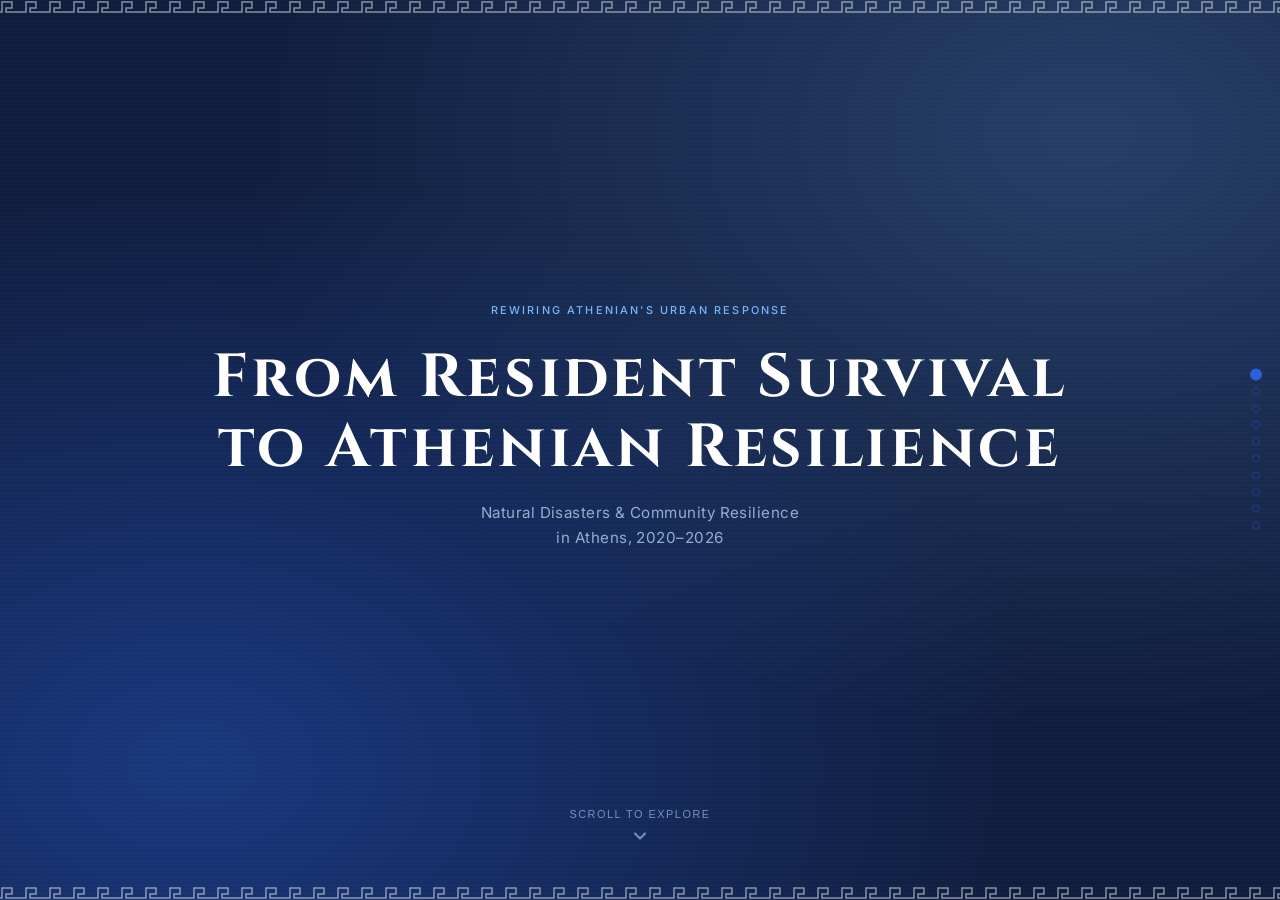
==== commit 2cd011fe: "the solution base line" ====
--- a/index.html
+++ b/index.html
@@ -28,7 +28,8 @@
     <button class="fp-dot" data-slide="5" aria-label="Deaths by Type"></button>
     <button class="fp-dot" data-slide="6" aria-label="Forest Loss"></button>
     <button class="fp-dot" data-slide="7" aria-label="Voices"></button>
-    <button class="fp-dot" data-slide="8" aria-label="Closing"></button>
+    <button class="fp-dot" data-slide="8" aria-label="Routing"></button>
+    <button class="fp-dot" data-slide="9" aria-label="Closing"></button>
   </nav>
 
   <!-- ======================================================
@@ -151,8 +152,40 @@
       </div>
     </section>
 
-    <!-- SLIDE 8 · REFRAME + FOOTER ----------------------- -->
-    <section class="fp-slide slide-reframe" data-slide="8">
+    <!-- SLIDE 8 · VOLUNTEER ROUTING ---------------------- -->
+    <section class="fp-slide slide-solution" data-slide="8" id="section-routing">
+      <div class="solution-inner">
+        <div class="section-header stagger-1">
+          <p class="solution-eyebrow">Proposed Solution</p>
+          <h2>Volunteer Priority Routing</h2>
+          <p class="chart-desc">Residents ranked by vulnerability type, floor level &amp; distance. Press Calculate Route to animate the optimal path.</p>
+        </div>
+        <div class="solution-body stagger-2">
+          <div class="map-panel">
+            <svg id="routing-map"></svg>
+          </div>
+          <div class="priority-panel">
+            <div class="priority-header">
+              <span class="priority-title">Visit Queue</span>
+              <button id="btn-route" class="btn-route">Calculate Route</button>
+              <button id="btn-reset" class="btn-reset">Reset</button>
+            </div>
+            <div id="priority-list" class="priority-list">
+              <p class="priority-empty">Press "Calculate Route" to see the optimized visit order.</p>
+            </div>
+            <div class="priority-legend">
+              <div class="pl-item"><span class="pl-dot" style="background:#e8aa30"></span>Elderly</div>
+              <div class="pl-item"><span class="pl-dot" style="background:#77b6ff"></span>Disabled</div>
+              <div class="pl-item"><span class="pl-dot" style="background:#a78bfa"></span>Both needs</div>
+              <div class="pl-item"><span class="pl-dot" style="background:#22c55e"></span>Volunteer</div>
+            </div>
+          </div>
+        </div>
+      </div>
+    </section>
+
+    <!-- SLIDE 9 · REFRAME + FOOTER ----------------------- -->
+    <section class="fp-slide slide-reframe" data-slide="9">
       <div class="reframe-inner">
         <p class="reframe-label stagger-1">Problem Re-Frame</p>
         <h2 class="stagger-2">The problem isn't a lack of knowledge.<br>It's a lack of perceived ability to act.</h2>
--- a/style.css
+++ b/style.css
@@ -377,6 +377,7 @@
 .slide-chart-inner {
   display: flex;
   flex-direction: column;
+  justify-content: center;
   height: 100%;
   padding: 2.5rem 5vw 1.5rem;
   max-width: 1040px;
@@ -675,6 +676,211 @@
 }
 
 /* ============================================================
+   SLIDE 8 · VOLUNTEER ROUTING SOLUTION
+   ============================================================ */
+.slide-solution {
+  background: var(--cream);
+  padding: 0;
+}
+
+.solution-inner {
+  display: flex;
+  flex-direction: column;
+  height: 100%;
+  padding: 1.75rem 5vw 1.25rem;
+  max-width: 1100px;
+  margin: 0 auto;
+  width: 100%;
+}
+
+.solution-eyebrow {
+  font-size: 0.68rem;
+  font-weight: 500;
+  letter-spacing: 0.2em;
+  text-transform: uppercase;
+  color: var(--blue-1);
+  margin-bottom: 0.2rem;
+}
+
+.solution-body {
+  display: grid;
+  grid-template-columns: 1fr 260px;
+  gap: 1.25rem;
+  flex: 1;
+  min-height: 0;
+}
+
+/* Map canvas */
+.map-panel {
+  background: var(--surface);
+  border: 1px solid rgba(42,96,223,0.12);
+  position: relative;
+  overflow: hidden;
+  border-radius: 2px;
+}
+
+.map-panel svg {
+  width: 100%;
+  height: 100%;
+  display: block;
+}
+
+/* Right panel */
+.priority-panel {
+  display: flex;
+  flex-direction: column;
+  gap: 0.65rem;
+  min-height: 0;
+}
+
+.priority-header {
+  display: flex;
+  align-items: center;
+  gap: 0.45rem;
+  flex-wrap: wrap;
+  flex-shrink: 0;
+}
+
+.priority-title {
+  font-family: 'Cinzel', serif;
+  font-size: 0.82rem;
+  font-weight: 600;
+  color: var(--blue-dark);
+  flex: 1;
+  min-width: 0;
+}
+
+.btn-route {
+  padding: 0.38rem 0.85rem;
+  font-family: 'Cinzel', serif;
+  font-size: 0.65rem;
+  letter-spacing: 0.06em;
+  background: var(--blue-1);
+  color: #fff;
+  border: none;
+  cursor: pointer;
+  transition: background 0.18s ease;
+  white-space: nowrap;
+}
+.btn-route:hover { background: var(--blue-dark); }
+.btn-route:disabled { opacity: 0.5; cursor: not-allowed; }
+
+.btn-reset {
+  padding: 0.38rem 0.65rem;
+  font-family: 'Cinzel', serif;
+  font-size: 0.65rem;
+  letter-spacing: 0.06em;
+  background: transparent;
+  color: var(--blue-1);
+  border: 1.5px solid var(--blue-1);
+  cursor: pointer;
+  transition: background 0.18s ease;
+  white-space: nowrap;
+}
+.btn-reset:hover { background: rgba(42,96,223,0.07); }
+
+/* Scrollable queue */
+.priority-list {
+  flex: 1;
+  overflow-y: auto;
+  display: flex;
+  flex-direction: column;
+  gap: 0.35rem;
+  min-height: 0;
+  scrollbar-width: thin;
+  scrollbar-color: rgba(42,96,223,0.2) transparent;
+}
+
+.priority-empty {
+  font-size: 0.76rem;
+  color: var(--muted);
+  font-style: italic;
+  line-height: 1.65;
+}
+
+.priority-item {
+  display: flex;
+  align-items: flex-start;
+  gap: 0.45rem;
+  padding: 0.45rem 0.55rem;
+  background: var(--cream);
+  border-left: 3px solid transparent;
+  box-shadow: 0 1px 4px rgba(42,96,223,0.06);
+  opacity: 0;
+  transform: translateX(10px);
+  transition: opacity 0.3s ease, transform 0.3s ease;
+}
+
+.priority-item.visible {
+  opacity: 1;
+  transform: translateX(0);
+}
+
+.pi-rank {
+  font-family: 'Cinzel', serif;
+  font-size: 0.88rem;
+  font-weight: 700;
+  color: var(--muted);
+  min-width: 1.2rem;
+  line-height: 1;
+  padding-top: 2px;
+}
+
+.pi-dot {
+  width: 9px;
+  height: 9px;
+  border-radius: 50%;
+  flex-shrink: 0;
+  margin-top: 4px;
+}
+
+.pi-info {
+  flex: 1;
+  min-width: 0;
+}
+
+.pi-name {
+  font-size: 0.8rem;
+  font-weight: 600;
+  color: var(--dark);
+  margin-bottom: 0.1rem;
+  white-space: nowrap;
+  overflow: hidden;
+  text-overflow: ellipsis;
+}
+
+.pi-detail {
+  font-size: 0.68rem;
+  color: var(--muted);
+  line-height: 1.4;
+}
+
+/* Legend */
+.priority-legend {
+  display: flex;
+  flex-wrap: wrap;
+  gap: 0.3rem 0.85rem;
+  padding-top: 0.5rem;
+  border-top: 1px solid rgba(42,96,223,0.1);
+  flex-shrink: 0;
+}
+
+.pl-item {
+  display: flex;
+  align-items: center;
+  gap: 0.3rem;
+  font-size: 0.68rem;
+  color: var(--text-body);
+}
+
+.pl-dot {
+  width: 7px;
+  height: 7px;
+  border-radius: 50%;
+  flex-shrink: 0;
+}
+
+/* ============================================================
    RESPONSIVE — mobile adjustments
    On small screens, allow internal scroll on chart/voices slides
    ============================================================ */
@@ -688,5 +894,11 @@
   .slide-voices      { padding: 2rem 1.25rem; }
   .slide-context     { padding: 2rem 1.25rem; overflow-y: auto; }
 
-  .filter-tabs .tab { font-size: 0.62rem; padding: 0.28rem 0.6rem; }
-}
+  .filter-tabs .tab  { font-size: 0.62rem; padding: 0.28rem 0.6rem; }
+
+  .solution-body {
+    grid-template-columns: 1fr;
+    grid-template-rows: 1fr auto;
+  }
+  .priority-panel { max-height: 220px; }
+}
